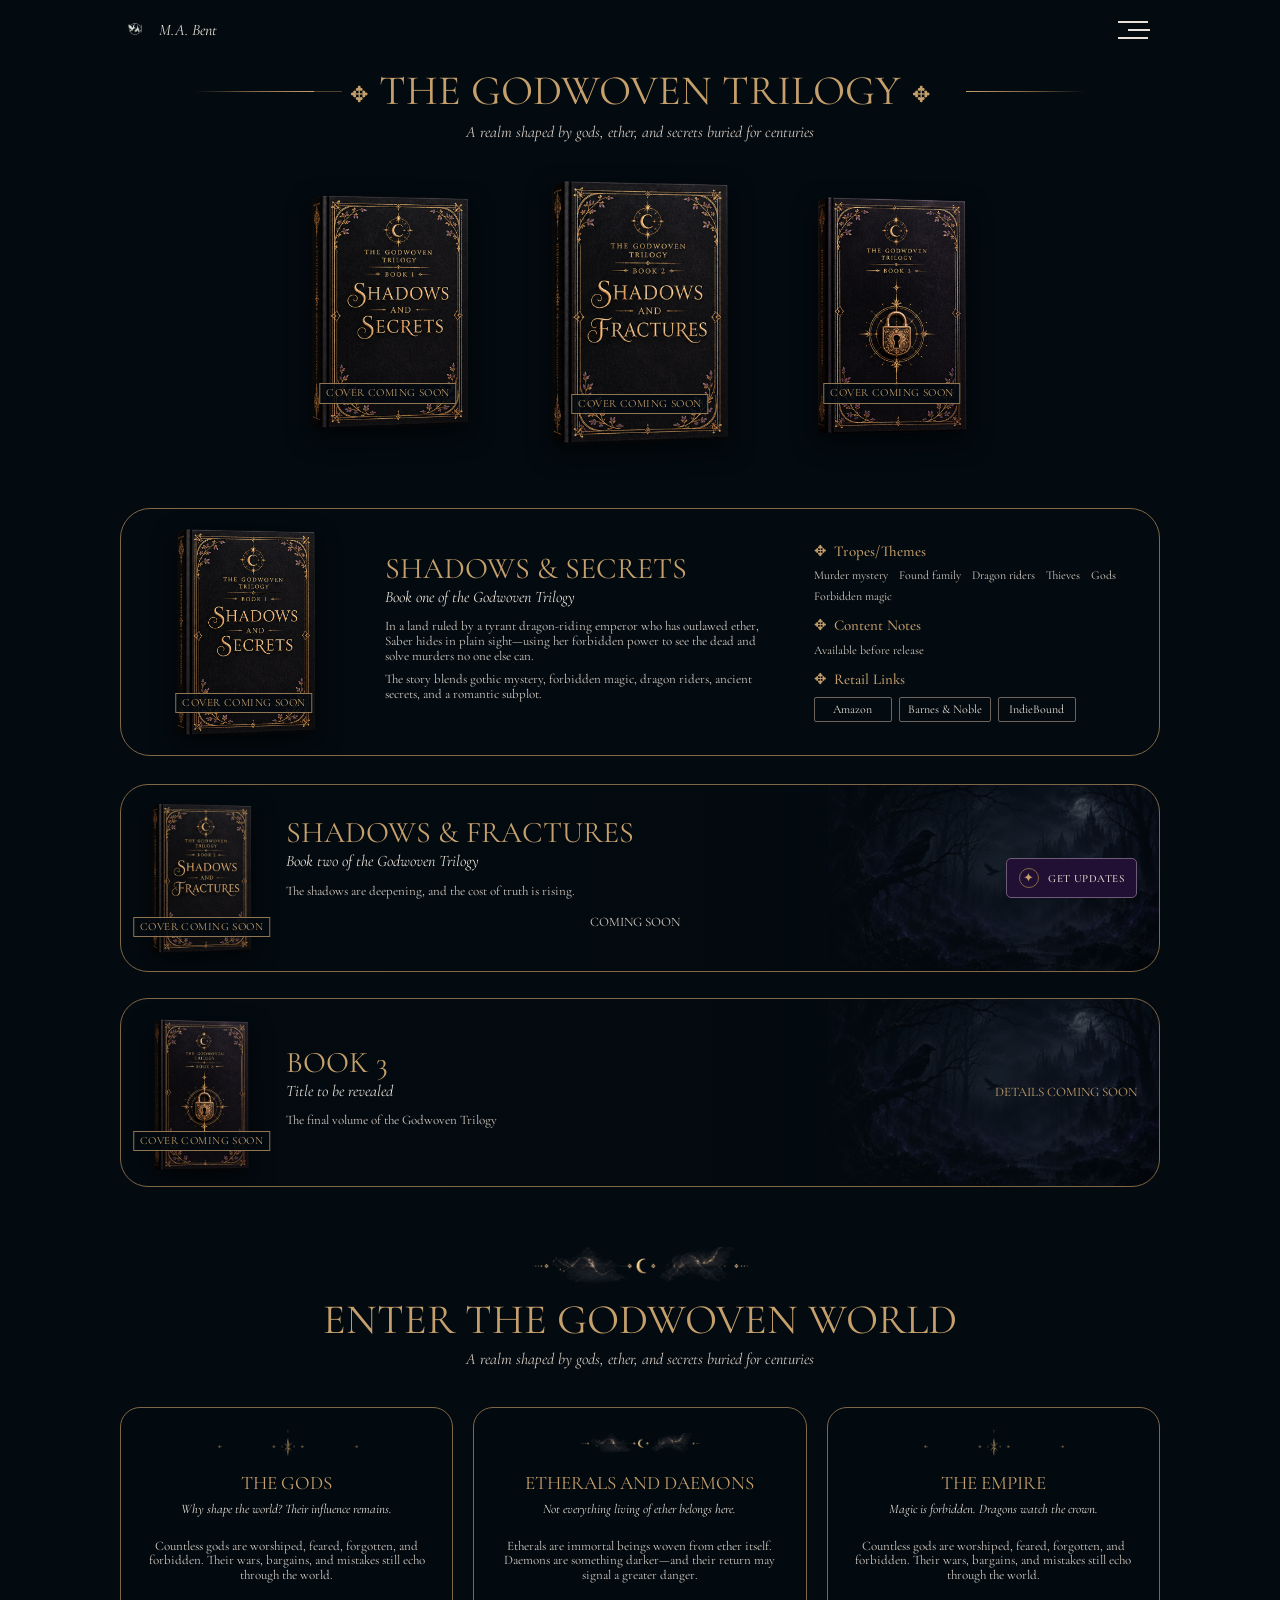
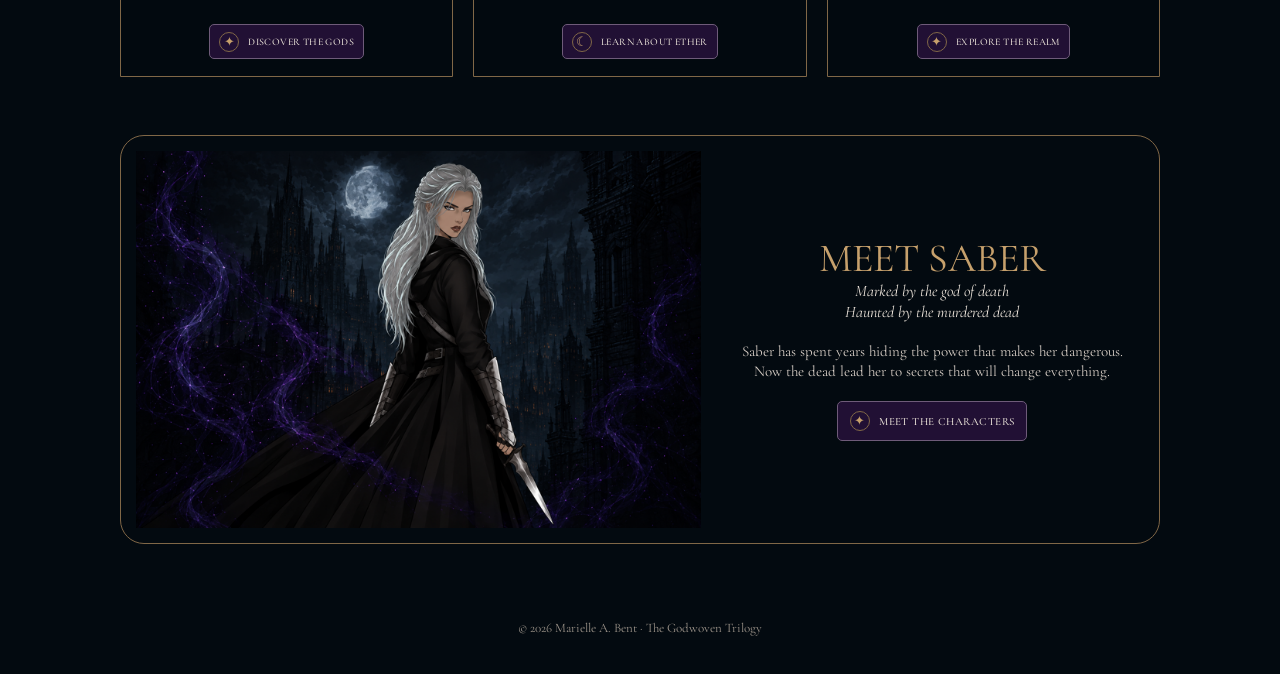
==== book.html @ afa2addd "Redesign site navigation and add world pages Co-authored-by: Copilot <223556219+Copilot@users.norepl" ====
<!doctype html>
<html lang="en">
  <head>
    <meta charset="utf-8">
    <meta name="viewport" content="width=device-width, initial-scale=1">
    <meta name="theme-color" content="#030a10">
    <meta name="description" content="Explore the Godwoven Trilogy: Shadows and Secrets, Shadows and Fractures, and the final book by Marielle A. Bent.">
    <title>The Godwoven Trilogy | Marielle A. Bent</title>
    <link rel="preconnect" href="https://fonts.googleapis.com">
    <link rel="preconnect" href="https://fonts.gstatic.com" crossorigin>
    <link href="https://fonts.googleapis.com/css2?family=Cormorant+Garamond:ital,wght@0,400;0,500;0,600;1,400&display=swap" rel="stylesheet">
    <style>
      :root {
        color-scheme: dark;
        --night: #030a10;
        --gold: #c6a06c;
        --gold-muted: #806747;
        --cream: #e8e0d7;
        --muted: #c3b9b0;
        --purple: #211034;
        --serif: "Cormorant Garamond", Georgia, serif;
      }
      * { box-sizing: border-box; }
      html { scroll-behavior: smooth; }
      body {
        margin: 0;
        background: var(--night);
        color: var(--cream);
        font: 16px/1.3 var(--serif);
      }
      a { color: inherit; }
      img { display: block; max-width: 100%; }
      h1, h2, h3, p { margin-top: 0; }
      .page-header {
        position: relative;
        z-index: 10;
        width: min(1040px, calc(100% - 56px));
        height: 60px;
        margin: 0 auto;
        display: flex;
        align-items: center;
        justify-content: space-between;
      }
      .brand {
        display: inline-flex;
        align-items: center;
        gap: 9px;
        color: var(--cream);
        text-decoration: none;
        font-size: 16px;
        font-style: italic;
      }
      .brand img { width: 30px; height: 27px; object-fit: contain; }
      .menu-button {
        position: relative;
        z-index: 13;
        width: 52px;
        height: 46px;
        padding: 10px;
        border: 0;
        background: transparent;
        color: var(--cream);
        cursor: pointer;
      }
      .menu-icon { display: grid; gap: 6px; }
      .menu-icon span {
        width: 30px;
        height: 2px;
        display: block;
        background: var(--cream);
        transition: transform .3s ease, width .3s ease;
      }
      .menu-icon span:nth-child(2) { width: 22px; justify-self: end; }
      .menu-button[aria-expanded="true"] .menu-icon span:first-child { transform: translateY(8px) rotate(45deg); }
      .menu-button[aria-expanded="true"] .menu-icon span:nth-child(2) { width: 30px; opacity: 0; }
      .menu-button[aria-expanded="true"] .menu-icon span:last-child { transform: translateY(-8px) rotate(-45deg); }
      .menu-panel {
        position: fixed;
        z-index: 12;
        top: 0;
        right: 0;
        width: min(390px, 88vw);
        height: 100vh;
        height: 100dvh;
        padding: 100px 38px 38px;
        border-left: 1px solid var(--gold-muted);
        background: #211f1e;
        box-shadow: -20px 0 60px #0008;
        display: flex;
        flex-direction: column;
        gap: 8px;
        visibility: hidden;
        transform: translateX(105%);
        transition: transform .35s ease, visibility .35s;
      }
      .menu-panel.open { visibility: visible; transform: translateX(0); }
      .menu-panel a {
        padding: 13px 0;
        border-bottom: 1px solid rgb(142 113 75 / 35%);
        color: var(--cream);
        font-size: 21px;
        letter-spacing: .04em;
        text-decoration: none;
      }
      .menu-panel a:hover { color: var(--gold); }
      body.menu-open { overflow: hidden; }
      .page-main { width: min(1040px, calc(100% - 56px)); margin: 0 auto; }
      .trilogy-intro { padding: 10px 0 54px; text-align: center; }
      .trilogy-intro .title-row, .trilogy-intro .intro-subtitle, .trilogy-intro .book-gallery { animation: hero-arrive .9s both; }
      .trilogy-intro .intro-subtitle { animation-delay: .12s; }
      .trilogy-intro .book-gallery { animation-delay: .24s; }
      @keyframes hero-arrive {
        from { opacity: 0; transform: translateY(18px); }
        to { opacity: 1; transform: translateY(0); }
      }
      .title-row {
        display: flex;
        align-items: center;
        justify-content: center;
        gap: clamp(14px, 3vw, 36px);
      }
      .title-row::before, .title-row::after {
        content: "";
        width: clamp(40px, 10vw, 120px);
        height: 1px;
        background: linear-gradient(90deg, transparent, var(--gold-muted), var(--gold));
        position: relative;
      }
      .title-row::before { background: linear-gradient(90deg, transparent, var(--gold-muted), var(--gold)); }
      .title-row::after { background: linear-gradient(90deg, var(--gold), var(--gold-muted), transparent); }
      .title-row::before { box-shadow: 28px 0 0 -0.2px var(--gold-muted); }
      .title-row h1 {
        margin: 0;
        color: var(--gold);
        font-size: clamp(29px, 4.5vw, 42px);
        font-weight: 400;
        line-height: 1;
        text-transform: uppercase;
        white-space: nowrap;
      }
      .title-row h1::before, .title-row h1::after { content: "✥"; color: var(--gold); font-size: .52em; vertical-align: middle; }
      .title-row h1::before { margin-right: .5em; }
      .title-row h1::after { margin-left: .5em; }
      .intro-subtitle { margin: 10px 0 26px; color: #d6cbc1; font-size: 16px; font-style: italic; }
      .book-gallery {
        min-height: 285px;
        display: flex;
        align-items: center;
        justify-content: center;
        gap: clamp(24px, 6vw, 72px);
      }
      .book-cover {
        position: relative;
        flex: none;
      }
      .book-cover img {
        width: 100%;
        height: 100%;
        object-fit: contain;
        filter: drop-shadow(0 9px 12px #0009);
      }
      .cover-status {
        position: absolute;
        left: 50%;
        bottom: 12%;
        transform: translateX(-50%);
        padding: 3px 6px;
        border: 1px solid rgba(198, 160, 108, .72);
        background: rgba(3, 10, 16, .86);
        color: var(--gold);
        font-size: clamp(8px, .9vw, 11px);
        line-height: 1.1;
        text-align: center;
        text-transform: uppercase;
        letter-spacing: .04em;
        white-space: nowrap;
      }
      .gallery-book { width: clamp(100px, 15vw, 170px); aspect-ratio: .7; }
      .gallery-book.featured { width: clamp(115px, 17vw, 190px); aspect-ratio: .7; }
      .gallery-book img { height: 100%; }
      .gallery-book.featured { animation: book-drift 6s ease-in-out infinite; }
      @keyframes book-drift {
        0%, 100% { transform: translateY(0); }
        50% { transform: translateY(-8px); }
      }
      .book-detail {
        margin-bottom: 28px;
        padding: 16px;
        border: 1px solid var(--gold-muted);
        border-radius: 30px;
        display: grid;
        grid-template-columns: minmax(150px, .65fr) 1.2fr 1fr;
        align-items: center;
        gap: clamp(16px, 3.5vw, 34px);
        overflow: hidden;
      }
      .book-detail-cover { width: 100%; max-width: 150px; aspect-ratio: .7; margin: auto; }
      .book-detail-copy h2, .coming-copy h2, .character-copy h2 {
        margin-bottom: 3px;
        color: var(--gold);
        font-size: clamp(22px, 2.7vw, 30px);
        font-weight: 400;
        line-height: 1;
        text-transform: uppercase;
      }
      .book-detail-copy .subtitle, .coming-copy .subtitle { margin-bottom: 11px; font-size: 16px; font-style: italic; }
      .book-detail-copy p:not(.subtitle) { margin-bottom: 8px; color: #d5ccc4; font-size: 13px; line-height: 1.16; }
      .book-facts h3 {
        margin: 12px 0 7px;
        color: var(--gold);
        font-size: 15px;
        font-weight: 500;
      }
      .book-facts h3:first-child { margin-top: 0; }
      .book-facts h3::before { content: "✥"; padding-right: 7px; }
      .fact-list { display: flex; flex-wrap: wrap; gap: 5px 11px; color: #d4cbc1; font-size: 12px; }
      .retail-links { display: flex; flex-wrap: wrap; gap: 7px; }
      .retail-links span {
        min-width: 78px;
        padding: 4px 8px;
        border: 1px solid #6c645d;
        border-radius: 2px;
        text-align: center;
        color: var(--cream);
        font-size: 12px;
      }
      .coming-book {
        min-height: 180px;
        margin-bottom: 26px;
        padding: 16px 22px 16px 18px;
        border: 1px solid var(--gold-muted);
        border-radius: 28px;
        display: grid;
        grid-template-columns: 125px 1fr auto;
        align-items: center;
        gap: 22px;
        background:
          linear-gradient(90deg, var(--night) 0%, rgba(3, 10, 16, .96) 62%, rgba(3, 10, 16, .5)),
          url("HeroHome.jpg") right center / auto 100% no-repeat;
        overflow: hidden;
      }
      .coming-book.third {
        min-height: 180px;
        margin-bottom: 60px;
      }
      .coming-book > .book-cover { width: 108px; aspect-ratio: .7; margin: auto; }
      .coming-copy p:not(.subtitle) { margin-bottom: 8px; color: #d5ccc4; font-size: 13px; }
      .coming-label { margin: 14px 0 0; text-align: center; font-size: 14px; text-transform: uppercase; }
      .button {
        min-height: 40px;
        padding: 7px 12px;
        border: 1px solid #6e5b79;
        border-radius: 5px;
        display: inline-flex;
        align-items: center;
        justify-content: center;
        gap: 9px;
        background: var(--purple);
        color: var(--cream);
        text-decoration: none;
        text-transform: uppercase;
        letter-spacing: .04em;
        white-space: nowrap;
        font: 500 11px var(--serif);
        transition: border-color .2s ease, transform .2s ease;
      }
      .button:hover { border-color: var(--gold); transform: translateY(-2px); }
      .button-icon {
        width: 20px;
        height: 20px;
        border: 1px solid var(--gold-muted);
        border-radius: 50%;
        display: grid;
        place-items: center;
        color: var(--gold);
        font-size: 13px;
      }
      .soon-note { margin: 0; color: var(--gold); font-size: 13px; text-align: center; text-transform: uppercase; }
      .world-section { padding: 0 0 58px; text-align: center; }
      .section-divider { width: min(320px, 65vw); height: 42px; margin: 0 auto 10px; object-fit: contain; }
      .world-section h2 {
        margin-bottom: 8px;
        color: var(--gold);
        font-size: clamp(31px, 4.5vw, 42px);
        font-weight: 400;
        line-height: 1;
        text-transform: uppercase;
      }
      .world-section > p { margin-bottom: 38px; color: #d6cbc1; font-size: 16px; font-style: italic; }
      .world-cards { display: grid; grid-template-columns: repeat(3, 1fr); gap: 20px; }
      .world-card {
        min-height: 270px;
        padding: 17px 15px;
        border: 1px solid var(--gold-muted);
        border-radius: 20px 20px 0 0;
        display: flex;
        flex-direction: column;
        align-items: center;
        background: rgba(3, 10, 16, .55);
        transition: transform .3s ease, border-color .3s ease, box-shadow .3s ease;
      }
      .world-card:hover { transform: translateY(-6px); border-color: var(--gold); box-shadow: 0 14px 32px #0006; }
      .world-card img { width: min(150px, 90%); height: 38px; margin-bottom: 6px; object-fit: contain; }
      .world-card:nth-child(2) img { width: 130px; }
      .world-card h3 { margin: 2px 0 5px; color: var(--gold); font-size: 19px; font-weight: 400; text-transform: uppercase; }
      .world-card .tagline { min-height: 30px; margin-bottom: 8px; font-size: 13px; font-style: italic; }
      .world-card p:not(.tagline) { flex: 1; margin-bottom: 12px; color: #d6cdc5; font-size: 13px; line-height: 1.1; }
      .world-card .button { min-height: 35px; padding: 5px 9px; font-size: 10px; }
      .character-section {
        margin: 0 0 76px;
        padding: 15px;
        border: 1px solid var(--gold-muted);
        border-radius: 24px;
        display: grid;
        grid-template-columns: 1.2fr .9fr;
        align-items: center;
        gap: 20px;
      }
      .reveal { opacity: 0; transform: translateY(24px); transition: opacity .7s ease, transform .7s ease; }
      .reveal.is-visible { opacity: 1; transform: translateY(0); }
      .character-image { width: 100%; aspect-ratio: 1.5; object-fit: cover; }
      .character-copy { padding: 10px; text-align: center; }
      .character-copy h2 { font-size: clamp(29px, 4.5vw, 40px); }
      .character-copy .epithet { margin-bottom: 20px; font-size: 16px; font-style: italic; }
      .character-copy p:not(.epithet) { margin-bottom: 20px; color: #d5ccc4; font-size: 15px; }
      footer { min-height: 54px; color: #9e958b; text-align: center; font-size: 13px; }
      :focus-visible { outline: 2px solid var(--gold); outline-offset: 4px; }
      @media (max-width: 760px) {
        .page-header, .page-main { width: min(100% - 40px, 520px); }
        .trilogy-intro { padding-top: 18px; padding-bottom: 38px; }
        .title-row { gap: 8px; }
        .title-row::before, .title-row::after { width: 20px; }
        .title-row h1 { font-size: clamp(23px, 5.6vw, 35px); white-space: normal; }
        .title-row h1::before, .title-row h1::after { display: none; }
        .book-gallery { min-height: 225px; gap: 12px; }
        .gallery-book { width: 28%; }
        .gallery-book.featured { width: 34%; }
        .book-detail { grid-template-columns: 90px 1fr; gap: 14px; padding: 14px; border-radius: 20px; }
        .book-detail-cover { width: 90px; }
        .book-facts { grid-column: 1 / -1; border-top: 1px solid #514638; padding-top: 12px; }
        .book-facts h3 { display: inline-block; margin-right: 12px; }
        .book-facts h3:first-child { margin-top: 12px; }
        .coming-book, .coming-book.third {
          min-height: 155px;
          grid-template-columns: 80px 1fr;
          gap: 14px;
          padding: 14px;
          margin-bottom: 18px;
          border-radius: 20px;
        }
        .coming-book > .book-cover { width: 72px; }
        .coming-book > .button, .coming-book > .soon-note { grid-column: 2; justify-self: start; }
        .coming-book.third { margin-bottom: 46px; }
        .world-cards { grid-template-columns: 1fr; max-width: 400px; margin: 0 auto; gap: 14px; }
        .world-card { min-height: 250px; }
        .world-section > p { margin-bottom: 26px; }
        .character-section { grid-template-columns: 1fr; gap: 14px; padding: 12px; margin-bottom: 50px; }
        .character-image { aspect-ratio: 1.5; }
      }
      @media (max-width: 420px) {
        .book-detail { grid-template-columns: 74px 1fr; }
        .book-detail-copy h2, .coming-copy h2 { font-size: 21px; }
        .intro-subtitle { font-size: 15px; }
        .coming-book { grid-template-columns: 64px 1fr; }
        .coming-book > .book-cover { width: 60px; }
        .button { white-space: normal; }
      }
      @media (prefers-reduced-motion: reduce) {
        html { scroll-behavior: auto; }
        *, *::before, *::after { transition-duration: .01ms !important; }
        .trilogy-intro .title-row, .trilogy-intro .intro-subtitle, .trilogy-intro .book-gallery, .gallery-book.featured { animation: none !important; }
        .reveal { opacity: 1; transform: none; transition: none; }
      }
    </style>
  </head>
  <body>
    <header class="page-header">
      <a class="brand" href="index.html" aria-label="Marielle A. Bent home">
        <img src="Logo.png" alt="">
        <span>M.A. Bent</span>
      </a>
      <button class="menu-button" type="button" aria-label="Menu" aria-expanded="false" aria-controls="site-menu">
        <span class="menu-icon" aria-hidden="true"><span></span><span></span><span></span></span>
      </button>
      <nav class="menu-panel" id="site-menu" aria-label="Main navigation" aria-hidden="true">
        <a href="index.html">Home</a>
        <a href="book.html">Explore the Godwoven Trilogy</a>
        <a href="realm.html#god-directory">The Godwoven World</a>
        <a href="contact.html">Contact</a>
      </nav>
    </header>

    <main class="page-main">
      <section class="trilogy-intro" aria-labelledby="trilogy-title">
        <div class="title-row"><h1 id="trilogy-title">The Godwoven Trilogy</h1></div>
        <p class="intro-subtitle">A realm shaped by gods, ether, and secrets buried for centuries</p>
        <div class="book-gallery" aria-label="Books in the Godwoven Trilogy">
          <div class="book-cover gallery-book">
            <img src="shadowsandsecretsbook.png" alt="Shadows and Secrets, Book One">
            <span class="cover-status">Cover coming soon</span>
          </div>
          <div class="book-cover gallery-book featured">
            <img src="Shadowsandfracturesbook.png" alt="Shadows and Fractures, Book Two">
            <span class="cover-status">Cover coming soon</span>
          </div>
          <div class="book-cover gallery-book">
            <img src="comingsoonbook.png" alt="The Godwoven Trilogy, Book Three">
            <span class="cover-status">Cover coming soon</span>
          </div>
        </div>
      </section>

      <section class="book-detail" aria-labelledby="book-one-title">
        <div class="book-cover book-detail-cover">
          <img src="shadowsandsecretsbook.png" alt="Cover of Shadows and Secrets">
          <span class="cover-status">Cover coming soon</span>
        </div>
        <div class="book-detail-copy">
          <h2 id="book-one-title">Shadows &amp; Secrets</h2>
          <p class="subtitle">Book one of the Godwoven Trilogy</p>
          <p>In a land ruled by a tyrant dragon-riding emperor who has outlawed ether, Saber hides in plain sight—using her forbidden power to see the dead and solve murders no one else can.</p>
          <p>The story blends gothic mystery, forbidden magic, dragon riders, ancient secrets, and a romantic subplot.</p>
        </div>
        <div class="book-facts">
          <h3>Tropes/Themes</h3>
          <div class="fact-list"><span>Murder mystery</span><span>Found family</span><span>Dragon riders</span><span>Thieves</span><span>Gods</span><span>Forbidden magic</span></div>
          <h3>Content Notes</h3>
          <div class="fact-list"><span>Available before release</span></div>
          <h3>Retail Links</h3>
          <div class="retail-links" aria-label="Retail links coming soon"><span>Amazon</span><span>Barnes &amp; Noble</span><span>IndieBound</span></div>
        </div>
      </section>

      <section class="coming-book" aria-labelledby="book-two-title">
        <div class="book-cover">
          <img src="Shadowsandfracturesbook.png" alt="Cover of Shadows and Fractures">
          <span class="cover-status">Cover coming soon</span>
        </div>
        <div class="coming-copy">
          <h2 id="book-two-title">Shadows &amp; Fractures</h2>
          <p class="subtitle">Book two of the Godwoven Trilogy</p>
          <p>The shadows are deepening, and the cost of truth is rising.</p>
          <p class="coming-label">Coming soon</p>
        </div>
        <a class="button" href="index.html#newsletter"><span class="button-icon" aria-hidden="true">✦</span>Get updates</a>
      </section>

      <section class="coming-book third" aria-labelledby="book-three-title">
        <div class="book-cover">
          <img src="comingsoonbook.png" alt="Cover art for the third book in the Godwoven Trilogy">
          <span class="cover-status">Cover coming soon</span>
        </div>
        <div class="coming-copy">
          <h2 id="book-three-title">Book 3</h2>
          <p class="subtitle">Title to be revealed</p>
          <p>The final volume of the Godwoven Trilogy</p>
        </div>
        <p class="soon-note">Details coming soon</p>
      </section>

      <section class="world-section" id="world" aria-labelledby="world-title">
        <img class="section-divider" src="05_antique_gold_crescent_magic_divider 1.png" alt="">
        <h2 id="world-title">Enter the Godwoven World</h2>
        <p>A realm shaped by gods, ether, and secrets buried for centuries</p>
        <div class="world-cards">
          <article class="world-card">
            <img src="04_antique_gold_star_divider 1.png" alt="">
            <h3>The Gods</h3>
            <p class="tagline">Why shape the world? Their influence remains.</p>
            <p>Countless gods are worshiped, feared, forgotten, and forbidden. Their wars, bargains, and mistakes still echo through the world.</p>
            <a class="button" href="index.html#world"><span class="button-icon" aria-hidden="true">✦</span>Discover the gods</a>
          </article>
          <article class="world-card">
            <img src="05_antique_gold_crescent_magic_divider 1.png" alt="">
            <h3>Etherals and Daemons</h3>
            <p class="tagline">Not everything living of ether belongs here.</p>
            <p>Etherals are immortal beings woven from ether itself. Daemons are something darker—and their return may signal a greater danger.</p>
            <a class="button" href="index.html#world"><span class="button-icon" aria-hidden="true">☾</span>Learn about ether</a>
          </article>
          <article class="world-card">
            <img src="04_antique_gold_star_divider 1.png" alt="">
            <h3>The Empire</h3>
            <p class="tagline">Magic is forbidden. Dragons watch the crown.</p>
            <p>Countless gods are worshiped, feared, forgotten, and forbidden. Their wars, bargains, and mistakes still echo through the world.</p>
            <a class="button" href="realm.html"><span class="button-icon" aria-hidden="true">✦</span>Explore the realm</a>
          </article>
        </div>
      </section>

      <section class="character-section" aria-labelledby="character-title">
        <img class="character-image" src="saber.png" alt="Saber standing in a moonlit city">
        <div class="character-copy">
          <h2 id="character-title">Meet Saber</h2>
          <p class="epithet">Marked by the god of death<br>Haunted by the murdered dead</p>
          <p>Saber has spent years hiding the power that makes her dangerous. Now the dead lead her to secrets that will change everything.</p>
          <a class="button" href="index.html#book"><span class="button-icon" aria-hidden="true">✦</span>Meet the characters</a>
        </div>
      </section>
    </main>
    <footer>© 2026 Marielle A. Bent · The Godwoven Trilogy</footer>
    <script>
      const menuButton = document.querySelector(".menu-button");
      const menuPanel = document.querySelector(".menu-panel");
      const setMenuOpen = (isOpen) => {
        menuButton.setAttribute("aria-expanded", String(isOpen));
        menuPanel.setAttribute("aria-hidden", String(!isOpen));
        menuPanel.classList.toggle("open", isOpen);
        document.body.classList.toggle("menu-open", isOpen);
        if (isOpen) menuPanel.querySelector("a").focus();
      };

      menuButton.addEventListener("click", () => {
        setMenuOpen(menuButton.getAttribute("aria-expanded") !== "true");
      });

      menuPanel.addEventListener("click", (event) => {
        if (event.target instanceof HTMLAnchorElement) {
          setMenuOpen(false);
        }
      });
      document.addEventListener("keydown", (event) => {
        if (event.key === "Escape" && menuButton.getAttribute("aria-expanded") === "true") {
          setMenuOpen(false);
          menuButton.focus();
        }
      });

      const motionPreference = window.matchMedia("(prefers-reduced-motion: reduce)");
      const revealItems = document.querySelectorAll(".book-detail, .coming-book, .world-section > *, .character-section");

      if ("IntersectionObserver" in window && !motionPreference.matches) {
        revealItems.forEach((item) => item.classList.add("reveal"));
        const revealObserver = new IntersectionObserver((entries, observer) => {
          entries.forEach((entry) => {
            if (entry.isIntersecting) {
              entry.target.classList.add("is-visible");
              observer.unobserve(entry.target);
            }
          });
        }, { threshold: 0.12 });
        revealItems.forEach((item) => revealObserver.observe(item));
      }
    </script>
  </body>
</html>
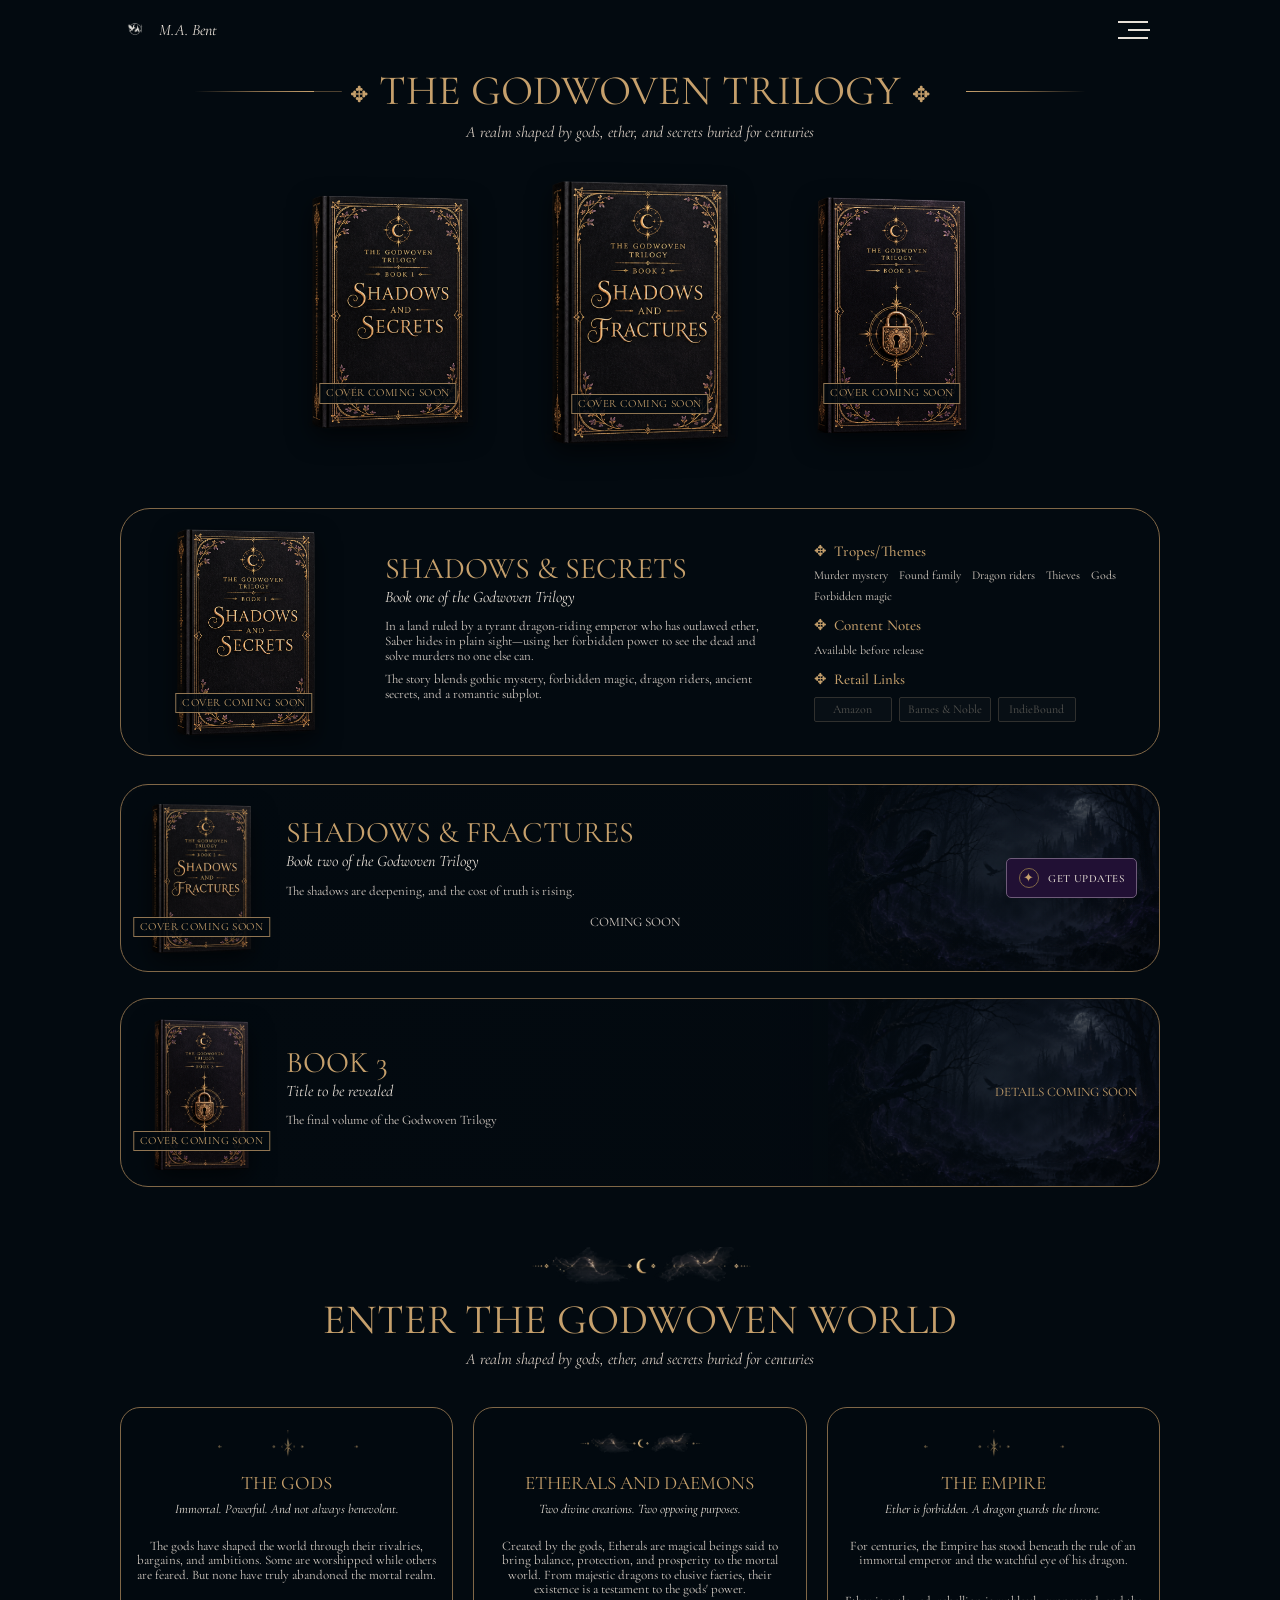
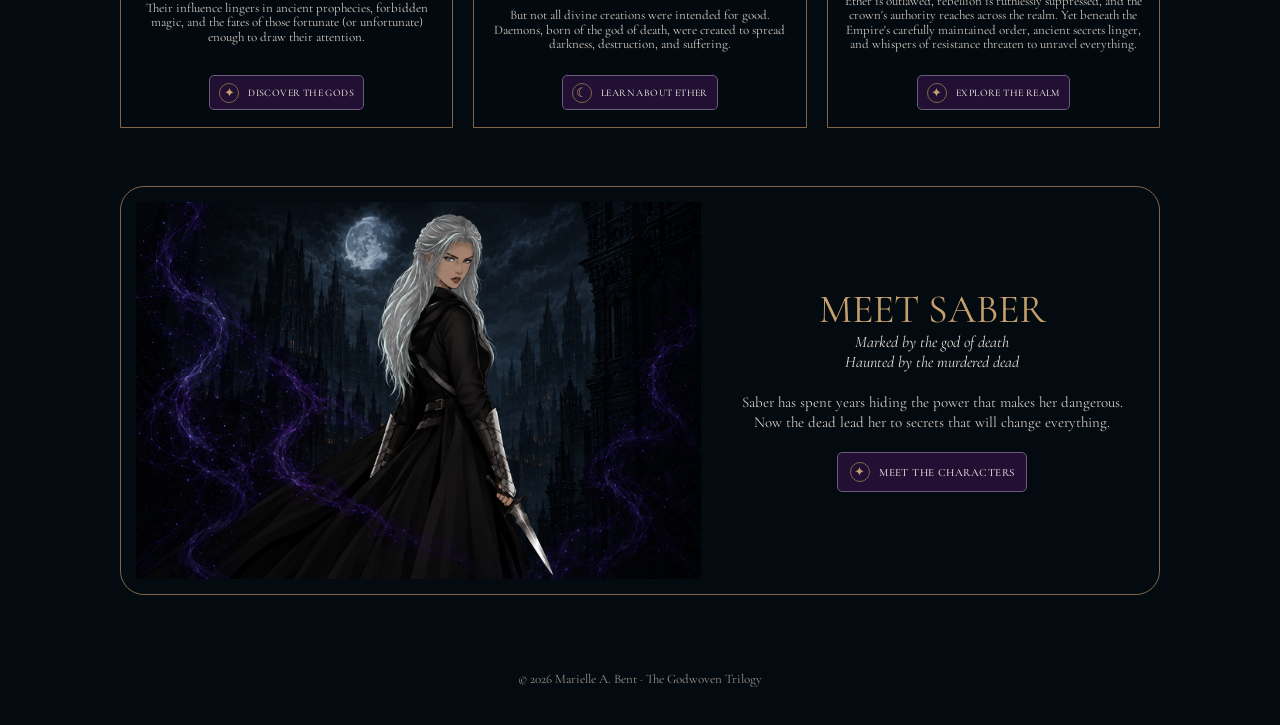
==== commit b44d432d: "Update trilogy site content and styling" ====
--- a/book.html
+++ b/book.html
@@ -9,374 +9,12 @@
     <link rel="preconnect" href="https://fonts.googleapis.com">
     <link rel="preconnect" href="https://fonts.gstatic.com" crossorigin>
     <link href="https://fonts.googleapis.com/css2?family=Cormorant+Garamond:ital,wght@0,400;0,500;0,600;1,400&display=swap" rel="stylesheet">
-    <style>
-      :root {
-        color-scheme: dark;
-        --night: #030a10;
-        --gold: #c6a06c;
-        --gold-muted: #806747;
-        --cream: #e8e0d7;
-        --muted: #c3b9b0;
-        --purple: #211034;
-        --serif: "Cormorant Garamond", Georgia, serif;
-      }
-      * { box-sizing: border-box; }
-      html { scroll-behavior: smooth; }
-      body {
-        margin: 0;
-        background: var(--night);
-        color: var(--cream);
-        font: 16px/1.3 var(--serif);
-      }
-      a { color: inherit; }
-      img { display: block; max-width: 100%; }
-      h1, h2, h3, p { margin-top: 0; }
-      .page-header {
-        position: relative;
-        z-index: 10;
-        width: min(1040px, calc(100% - 56px));
-        height: 60px;
-        margin: 0 auto;
-        display: flex;
-        align-items: center;
-        justify-content: space-between;
-      }
-      .brand {
-        display: inline-flex;
-        align-items: center;
-        gap: 9px;
-        color: var(--cream);
-        text-decoration: none;
-        font-size: 16px;
-        font-style: italic;
-      }
-      .brand img { width: 30px; height: 27px; object-fit: contain; }
-      .menu-button {
-        position: relative;
-        z-index: 13;
-        width: 52px;
-        height: 46px;
-        padding: 10px;
-        border: 0;
-        background: transparent;
-        color: var(--cream);
-        cursor: pointer;
-      }
-      .menu-icon { display: grid; gap: 6px; }
-      .menu-icon span {
-        width: 30px;
-        height: 2px;
-        display: block;
-        background: var(--cream);
-        transition: transform .3s ease, width .3s ease;
-      }
-      .menu-icon span:nth-child(2) { width: 22px; justify-self: end; }
-      .menu-button[aria-expanded="true"] .menu-icon span:first-child { transform: translateY(8px) rotate(45deg); }
-      .menu-button[aria-expanded="true"] .menu-icon span:nth-child(2) { width: 30px; opacity: 0; }
-      .menu-button[aria-expanded="true"] .menu-icon span:last-child { transform: translateY(-8px) rotate(-45deg); }
-      .menu-panel {
-        position: fixed;
-        z-index: 12;
-        top: 0;
-        right: 0;
-        width: min(390px, 88vw);
-        height: 100vh;
-        height: 100dvh;
-        padding: 100px 38px 38px;
-        border-left: 1px solid var(--gold-muted);
-        background: #211f1e;
-        box-shadow: -20px 0 60px #0008;
-        display: flex;
-        flex-direction: column;
-        gap: 8px;
-        visibility: hidden;
-        transform: translateX(105%);
-        transition: transform .35s ease, visibility .35s;
-      }
-      .menu-panel.open { visibility: visible; transform: translateX(0); }
-      .menu-panel a {
-        padding: 13px 0;
-        border-bottom: 1px solid rgb(142 113 75 / 35%);
-        color: var(--cream);
-        font-size: 21px;
-        letter-spacing: .04em;
-        text-decoration: none;
-      }
-      .menu-panel a:hover { color: var(--gold); }
-      body.menu-open { overflow: hidden; }
-      .page-main { width: min(1040px, calc(100% - 56px)); margin: 0 auto; }
-      .trilogy-intro { padding: 10px 0 54px; text-align: center; }
-      .trilogy-intro .title-row, .trilogy-intro .intro-subtitle, .trilogy-intro .book-gallery { animation: hero-arrive .9s both; }
-      .trilogy-intro .intro-subtitle { animation-delay: .12s; }
-      .trilogy-intro .book-gallery { animation-delay: .24s; }
-      @keyframes hero-arrive {
-        from { opacity: 0; transform: translateY(18px); }
-        to { opacity: 1; transform: translateY(0); }
-      }
-      .title-row {
-        display: flex;
-        align-items: center;
-        justify-content: center;
-        gap: clamp(14px, 3vw, 36px);
-      }
-      .title-row::before, .title-row::after {
-        content: "";
-        width: clamp(40px, 10vw, 120px);
-        height: 1px;
-        background: linear-gradient(90deg, transparent, var(--gold-muted), var(--gold));
-        position: relative;
-      }
-      .title-row::before { background: linear-gradient(90deg, transparent, var(--gold-muted), var(--gold)); }
-      .title-row::after { background: linear-gradient(90deg, var(--gold), var(--gold-muted), transparent); }
-      .title-row::before { box-shadow: 28px 0 0 -0.2px var(--gold-muted); }
-      .title-row h1 {
-        margin: 0;
-        color: var(--gold);
-        font-size: clamp(29px, 4.5vw, 42px);
-        font-weight: 400;
-        line-height: 1;
-        text-transform: uppercase;
-        white-space: nowrap;
-      }
-      .title-row h1::before, .title-row h1::after { content: "✥"; color: var(--gold); font-size: .52em; vertical-align: middle; }
-      .title-row h1::before { margin-right: .5em; }
-      .title-row h1::after { margin-left: .5em; }
-      .intro-subtitle { margin: 10px 0 26px; color: #d6cbc1; font-size: 16px; font-style: italic; }
-      .book-gallery {
-        min-height: 285px;
-        display: flex;
-        align-items: center;
-        justify-content: center;
-        gap: clamp(24px, 6vw, 72px);
-      }
-      .book-cover {
-        position: relative;
-        flex: none;
-      }
-      .book-cover img {
-        width: 100%;
-        height: 100%;
-        object-fit: contain;
-        filter: drop-shadow(0 9px 12px #0009);
-      }
-      .cover-status {
-        position: absolute;
-        left: 50%;
-        bottom: 12%;
-        transform: translateX(-50%);
-        padding: 3px 6px;
-        border: 1px solid rgba(198, 160, 108, .72);
-        background: rgba(3, 10, 16, .86);
-        color: var(--gold);
-        font-size: clamp(8px, .9vw, 11px);
-        line-height: 1.1;
-        text-align: center;
-        text-transform: uppercase;
-        letter-spacing: .04em;
-        white-space: nowrap;
-      }
-      .gallery-book { width: clamp(100px, 15vw, 170px); aspect-ratio: .7; }
-      .gallery-book.featured { width: clamp(115px, 17vw, 190px); aspect-ratio: .7; }
-      .gallery-book img { height: 100%; }
-      .gallery-book.featured { animation: book-drift 6s ease-in-out infinite; }
-      @keyframes book-drift {
-        0%, 100% { transform: translateY(0); }
-        50% { transform: translateY(-8px); }
-      }
-      .book-detail {
-        margin-bottom: 28px;
-        padding: 16px;
-        border: 1px solid var(--gold-muted);
-        border-radius: 30px;
-        display: grid;
-        grid-template-columns: minmax(150px, .65fr) 1.2fr 1fr;
-        align-items: center;
-        gap: clamp(16px, 3.5vw, 34px);
-        overflow: hidden;
-      }
-      .book-detail-cover { width: 100%; max-width: 150px; aspect-ratio: .7; margin: auto; }
-      .book-detail-copy h2, .coming-copy h2, .character-copy h2 {
-        margin-bottom: 3px;
-        color: var(--gold);
-        font-size: clamp(22px, 2.7vw, 30px);
-        font-weight: 400;
-        line-height: 1;
-        text-transform: uppercase;
-      }
-      .book-detail-copy .subtitle, .coming-copy .subtitle { margin-bottom: 11px; font-size: 16px; font-style: italic; }
-      .book-detail-copy p:not(.subtitle) { margin-bottom: 8px; color: #d5ccc4; font-size: 13px; line-height: 1.16; }
-      .book-facts h3 {
-        margin: 12px 0 7px;
-        color: var(--gold);
-        font-size: 15px;
-        font-weight: 500;
-      }
-      .book-facts h3:first-child { margin-top: 0; }
-      .book-facts h3::before { content: "✥"; padding-right: 7px; }
-      .fact-list { display: flex; flex-wrap: wrap; gap: 5px 11px; color: #d4cbc1; font-size: 12px; }
-      .retail-links { display: flex; flex-wrap: wrap; gap: 7px; }
-      .retail-links span {
-        min-width: 78px;
-        padding: 4px 8px;
-        border: 1px solid #6c645d;
-        border-radius: 2px;
-        text-align: center;
-        color: var(--cream);
-        font-size: 12px;
-      }
-      .coming-book {
-        min-height: 180px;
-        margin-bottom: 26px;
-        padding: 16px 22px 16px 18px;
-        border: 1px solid var(--gold-muted);
-        border-radius: 28px;
-        display: grid;
-        grid-template-columns: 125px 1fr auto;
-        align-items: center;
-        gap: 22px;
-        background:
-          linear-gradient(90deg, var(--night) 0%, rgba(3, 10, 16, .96) 62%, rgba(3, 10, 16, .5)),
-          url("HeroHome.jpg") right center / auto 100% no-repeat;
-        overflow: hidden;
-      }
-      .coming-book.third {
-        min-height: 180px;
-        margin-bottom: 60px;
-      }
-      .coming-book > .book-cover { width: 108px; aspect-ratio: .7; margin: auto; }
-      .coming-copy p:not(.subtitle) { margin-bottom: 8px; color: #d5ccc4; font-size: 13px; }
-      .coming-label { margin: 14px 0 0; text-align: center; font-size: 14px; text-transform: uppercase; }
-      .button {
-        min-height: 40px;
-        padding: 7px 12px;
-        border: 1px solid #6e5b79;
-        border-radius: 5px;
-        display: inline-flex;
-        align-items: center;
-        justify-content: center;
-        gap: 9px;
-        background: var(--purple);
-        color: var(--cream);
-        text-decoration: none;
-        text-transform: uppercase;
-        letter-spacing: .04em;
-        white-space: nowrap;
-        font: 500 11px var(--serif);
-        transition: border-color .2s ease, transform .2s ease;
-      }
-      .button:hover { border-color: var(--gold); transform: translateY(-2px); }
-      .button-icon {
-        width: 20px;
-        height: 20px;
-        border: 1px solid var(--gold-muted);
-        border-radius: 50%;
-        display: grid;
-        place-items: center;
-        color: var(--gold);
-        font-size: 13px;
-      }
-      .soon-note { margin: 0; color: var(--gold); font-size: 13px; text-align: center; text-transform: uppercase; }
-      .world-section { padding: 0 0 58px; text-align: center; }
-      .section-divider { width: min(320px, 65vw); height: 42px; margin: 0 auto 10px; object-fit: contain; }
-      .world-section h2 {
-        margin-bottom: 8px;
-        color: var(--gold);
-        font-size: clamp(31px, 4.5vw, 42px);
-        font-weight: 400;
-        line-height: 1;
-        text-transform: uppercase;
-      }
-      .world-section > p { margin-bottom: 38px; color: #d6cbc1; font-size: 16px; font-style: italic; }
-      .world-cards { display: grid; grid-template-columns: repeat(3, 1fr); gap: 20px; }
-      .world-card {
-        min-height: 270px;
-        padding: 17px 15px;
-        border: 1px solid var(--gold-muted);
-        border-radius: 20px 20px 0 0;
-        display: flex;
-        flex-direction: column;
-        align-items: center;
-        background: rgba(3, 10, 16, .55);
-        transition: transform .3s ease, border-color .3s ease, box-shadow .3s ease;
-      }
-      .world-card:hover { transform: translateY(-6px); border-color: var(--gold); box-shadow: 0 14px 32px #0006; }
-      .world-card img { width: min(150px, 90%); height: 38px; margin-bottom: 6px; object-fit: contain; }
-      .world-card:nth-child(2) img { width: 130px; }
-      .world-card h3 { margin: 2px 0 5px; color: var(--gold); font-size: 19px; font-weight: 400; text-transform: uppercase; }
-      .world-card .tagline { min-height: 30px; margin-bottom: 8px; font-size: 13px; font-style: italic; }
-      .world-card p:not(.tagline) { flex: 1; margin-bottom: 12px; color: #d6cdc5; font-size: 13px; line-height: 1.1; }
-      .world-card .button { min-height: 35px; padding: 5px 9px; font-size: 10px; }
-      .character-section {
-        margin: 0 0 76px;
-        padding: 15px;
-        border: 1px solid var(--gold-muted);
-        border-radius: 24px;
-        display: grid;
-        grid-template-columns: 1.2fr .9fr;
-        align-items: center;
-        gap: 20px;
-      }
-      .reveal { opacity: 0; transform: translateY(24px); transition: opacity .7s ease, transform .7s ease; }
-      .reveal.is-visible { opacity: 1; transform: translateY(0); }
-      .character-image { width: 100%; aspect-ratio: 1.5; object-fit: cover; }
-      .character-copy { padding: 10px; text-align: center; }
-      .character-copy h2 { font-size: clamp(29px, 4.5vw, 40px); }
-      .character-copy .epithet { margin-bottom: 20px; font-size: 16px; font-style: italic; }
-      .character-copy p:not(.epithet) { margin-bottom: 20px; color: #d5ccc4; font-size: 15px; }
-      footer { min-height: 54px; color: #9e958b; text-align: center; font-size: 13px; }
-      :focus-visible { outline: 2px solid var(--gold); outline-offset: 4px; }
-      @media (max-width: 760px) {
-        .page-header, .page-main { width: min(100% - 40px, 520px); }
-        .trilogy-intro { padding-top: 18px; padding-bottom: 38px; }
-        .title-row { gap: 8px; }
-        .title-row::before, .title-row::after { width: 20px; }
-        .title-row h1 { font-size: clamp(23px, 5.6vw, 35px); white-space: normal; }
-        .title-row h1::before, .title-row h1::after { display: none; }
-        .book-gallery { min-height: 225px; gap: 12px; }
-        .gallery-book { width: 28%; }
-        .gallery-book.featured { width: 34%; }
-        .book-detail { grid-template-columns: 90px 1fr; gap: 14px; padding: 14px; border-radius: 20px; }
-        .book-detail-cover { width: 90px; }
-        .book-facts { grid-column: 1 / -1; border-top: 1px solid #514638; padding-top: 12px; }
-        .book-facts h3 { display: inline-block; margin-right: 12px; }
-        .book-facts h3:first-child { margin-top: 12px; }
-        .coming-book, .coming-book.third {
-          min-height: 155px;
-          grid-template-columns: 80px 1fr;
-          gap: 14px;
-          padding: 14px;
-          margin-bottom: 18px;
-          border-radius: 20px;
-        }
-        .coming-book > .book-cover { width: 72px; }
-        .coming-book > .button, .coming-book > .soon-note { grid-column: 2; justify-self: start; }
-        .coming-book.third { margin-bottom: 46px; }
-        .world-cards { grid-template-columns: 1fr; max-width: 400px; margin: 0 auto; gap: 14px; }
-        .world-card { min-height: 250px; }
-        .world-section > p { margin-bottom: 26px; }
-        .character-section { grid-template-columns: 1fr; gap: 14px; padding: 12px; margin-bottom: 50px; }
-        .character-image { aspect-ratio: 1.5; }
-      }
-      @media (max-width: 420px) {
-        .book-detail { grid-template-columns: 74px 1fr; }
-        .book-detail-copy h2, .coming-copy h2 { font-size: 21px; }
-        .intro-subtitle { font-size: 15px; }
-        .coming-book { grid-template-columns: 64px 1fr; }
-        .coming-book > .book-cover { width: 60px; }
-        .button { white-space: normal; }
-      }
-      @media (prefers-reduced-motion: reduce) {
-        html { scroll-behavior: auto; }
-        *, *::before, *::after { transition-duration: .01ms !important; }
-        .trilogy-intro .title-row, .trilogy-intro .intro-subtitle, .trilogy-intro .book-gallery, .gallery-book.featured { animation: none !important; }
-        .reveal { opacity: 1; transform: none; transition: none; }
-      }
-    </style>
+    <link rel="stylesheet" href="custom.css">
   </head>
-  <body>
+  <body class="book-page">
     <header class="page-header">
       <a class="brand" href="index.html" aria-label="Marielle A. Bent home">
-        <img src="Logo.png" alt="">
+        <img src="images/Logo.png" alt="">
         <span>M.A. Bent</span>
       </a>
       <button class="menu-button" type="button" aria-label="Menu" aria-expanded="false" aria-controls="site-menu">
@@ -385,6 +23,7 @@
       <nav class="menu-panel" id="site-menu" aria-label="Main navigation" aria-hidden="true">
         <a href="index.html">Home</a>
         <a href="book.html">Explore the Godwoven Trilogy</a>
+        <a href="characters.html">Meet the Characters</a>
         <a href="realm.html#god-directory">The Godwoven World</a>
         <a href="contact.html">Contact</a>
       </nav>
@@ -396,15 +35,15 @@
         <p class="intro-subtitle">A realm shaped by gods, ether, and secrets buried for centuries</p>
         <div class="book-gallery" aria-label="Books in the Godwoven Trilogy">
           <div class="book-cover gallery-book">
-            <img src="shadowsandsecretsbook.png" alt="Shadows and Secrets, Book One">
+            <img src="images/shadowsandsecretsbook.png" alt="Shadows and Secrets, Book One">
             <span class="cover-status">Cover coming soon</span>
           </div>
           <div class="book-cover gallery-book featured">
-            <img src="Shadowsandfracturesbook.png" alt="Shadows and Fractures, Book Two">
+            <img src="images/Shadowsandfracturesbook.png" alt="Shadows and Fractures, Book Two">
             <span class="cover-status">Cover coming soon</span>
           </div>
           <div class="book-cover gallery-book">
-            <img src="comingsoonbook.png" alt="The Godwoven Trilogy, Book Three">
+            <img src="images/comingsoonbook.png" alt="The Godwoven Trilogy, Book Three">
             <span class="cover-status">Cover coming soon</span>
           </div>
         </div>
@@ -412,7 +51,7 @@
 
       <section class="book-detail" aria-labelledby="book-one-title">
         <div class="book-cover book-detail-cover">
-          <img src="shadowsandsecretsbook.png" alt="Cover of Shadows and Secrets">
+          <img src="images/shadowsandsecretsbook.png" alt="Cover of Shadows and Secrets">
           <span class="cover-status">Cover coming soon</span>
         </div>
         <div class="book-detail-copy">
@@ -433,7 +72,7 @@
 
       <section class="coming-book" aria-labelledby="book-two-title">
         <div class="book-cover">
-          <img src="Shadowsandfracturesbook.png" alt="Cover of Shadows and Fractures">
+          <img src="images/Shadowsandfracturesbook.png" alt="Cover of Shadows and Fractures">
           <span class="cover-status">Cover coming soon</span>
         </div>
         <div class="coming-copy">
@@ -447,7 +86,7 @@
 
       <section class="coming-book third" aria-labelledby="book-three-title">
         <div class="book-cover">
-          <img src="comingsoonbook.png" alt="Cover art for the third book in the Godwoven Trilogy">
+          <img src="images/comingsoonbook.png" alt="Cover art for the third book in the Godwoven Trilogy">
           <span class="cover-status">Cover coming soon</span>
         </div>
         <div class="coming-copy">
@@ -458,88 +97,49 @@
         <p class="soon-note">Details coming soon</p>
       </section>
 
-      <section class="world-section" id="world" aria-labelledby="world-title">
-        <img class="section-divider" src="05_antique_gold_crescent_magic_divider 1.png" alt="">
-        <h2 id="world-title">Enter the Godwoven World</h2>
-        <p>A realm shaped by gods, ether, and secrets buried for centuries</p>
+      <section class="world-section section-wrap" id="world" aria-labelledby="world-title">
+        <img class="section-divider" src="images/05_antique_gold_crescent_magic_divider 1.png" alt="">
+        <h2 class="section-title" id="world-title">Enter the Godwoven World</h2>
+        <p class="section-subtitle">A realm shaped by gods, ether, and secrets buried for centuries</p>
         <div class="world-cards">
           <article class="world-card">
-            <img src="04_antique_gold_star_divider 1.png" alt="">
+            <img src="images/04_antique_gold_star_divider 1.png" alt="">
             <h3>The Gods</h3>
-            <p class="tagline">Why shape the world? Their influence remains.</p>
-            <p>Countless gods are worshiped, feared, forgotten, and forbidden. Their wars, bargains, and mistakes still echo through the world.</p>
-            <a class="button" href="index.html#world"><span class="button-icon" aria-hidden="true">✦</span>Discover the gods</a>
+            <p class="tagline">Immortal. Powerful. And not always benevolent.</p>
+            <p>The gods have shaped the world through their rivalries, bargains, and ambitions. Some are worshipped while others are feared. But none have truly abandoned the mortal realm.</p>
+            <p>Their influence lingers in ancient prophecies, forbidden magic, and the fates of those fortunate (or unfortunate) enough to draw their attention.</p>
+            <a class="button" href="realm.html#god-directory"><span class="button-icon" aria-hidden="true">✦</span>Discover the gods</a>
           </article>
           <article class="world-card">
-            <img src="05_antique_gold_crescent_magic_divider 1.png" alt="">
+            <img src="images/05_antique_gold_crescent_magic_divider 1.png" alt="">
             <h3>Etherals and Daemons</h3>
-            <p class="tagline">Not everything living of ether belongs here.</p>
-            <p>Etherals are immortal beings woven from ether itself. Daemons are something darker—and their return may signal a greater danger.</p>
-            <a class="button" href="index.html#world"><span class="button-icon" aria-hidden="true">☾</span>Learn about ether</a>
+            <p class="tagline">Two divine creations. Two opposing purposes.</p>
+            <p>Created by the gods, Etherals are magical beings said to bring balance, protection, and prosperity to the mortal world. From majestic dragons to elusive faeries, their existence is a testament to the gods' power.</p>
+            <p>But not all divine creations were intended for good. Daemons, born of the god of death, were created to spread darkness, destruction, and suffering.</p>
+            <a class="button" href="#book"><span class="button-icon" aria-hidden="true">☾</span>Learn about ether</a>
           </article>
           <article class="world-card">
-            <img src="04_antique_gold_star_divider 1.png" alt="">
+            <img src="images/04_antique_gold_star_divider 1.png" alt="">
             <h3>The Empire</h3>
-            <p class="tagline">Magic is forbidden. Dragons watch the crown.</p>
-            <p>Countless gods are worshiped, feared, forgotten, and forbidden. Their wars, bargains, and mistakes still echo through the world.</p>
+            <p class="tagline">Ether is forbidden. A dragon guards the throne.</p>
+            <p>For centuries, the Empire has stood beneath the rule of an immortal emperor and the watchful eye of his dragon.</p>
+            <p>Ether is outlawed, rebellion is ruthlessly suppressed, and the crown's authority reaches across the realm. Yet beneath the Empire's carefully maintained order, ancient secrets linger, and whispers of resistance threaten to unravel everything.</p>
             <a class="button" href="realm.html"><span class="button-icon" aria-hidden="true">✦</span>Explore the realm</a>
           </article>
         </div>
       </section>
 
       <section class="character-section" aria-labelledby="character-title">
-        <img class="character-image" src="saber.png" alt="Saber standing in a moonlit city">
+        <img class="character-image" src="images/saber.png" alt="Saber standing in a moonlit city">
         <div class="character-copy">
           <h2 id="character-title">Meet Saber</h2>
           <p class="epithet">Marked by the god of death<br>Haunted by the murdered dead</p>
           <p>Saber has spent years hiding the power that makes her dangerous. Now the dead lead her to secrets that will change everything.</p>
-          <a class="button" href="index.html#book"><span class="button-icon" aria-hidden="true">✦</span>Meet the characters</a>
+          <a class="button" href="characters.html"><span class="button-icon" aria-hidden="true">✦</span>Meet the characters</a>
         </div>
       </section>
     </main>
     <footer>© 2026 Marielle A. Bent · The Godwoven Trilogy</footer>
-    <script>
-      const menuButton = document.querySelector(".menu-button");
-      const menuPanel = document.querySelector(".menu-panel");
-      const setMenuOpen = (isOpen) => {
-        menuButton.setAttribute("aria-expanded", String(isOpen));
-        menuPanel.setAttribute("aria-hidden", String(!isOpen));
-        menuPanel.classList.toggle("open", isOpen);
-        document.body.classList.toggle("menu-open", isOpen);
-        if (isOpen) menuPanel.querySelector("a").focus();
-      };
-
-      menuButton.addEventListener("click", () => {
-        setMenuOpen(menuButton.getAttribute("aria-expanded") !== "true");
-      });
-
-      menuPanel.addEventListener("click", (event) => {
-        if (event.target instanceof HTMLAnchorElement) {
-          setMenuOpen(false);
-        }
-      });
-      document.addEventListener("keydown", (event) => {
-        if (event.key === "Escape" && menuButton.getAttribute("aria-expanded") === "true") {
-          setMenuOpen(false);
-          menuButton.focus();
-        }
-      });
-
-      const motionPreference = window.matchMedia("(prefers-reduced-motion: reduce)");
-      const revealItems = document.querySelectorAll(".book-detail, .coming-book, .world-section > *, .character-section");
-
-      if ("IntersectionObserver" in window && !motionPreference.matches) {
-        revealItems.forEach((item) => item.classList.add("reveal"));
-        const revealObserver = new IntersectionObserver((entries, observer) => {
-          entries.forEach((entry) => {
-            if (entry.isIntersecting) {
-              entry.target.classList.add("is-visible");
-              observer.unobserve(entry.target);
-            }
-          });
-        }, { threshold: 0.12 });
-        revealItems.forEach((item) => revealObserver.observe(item));
-      }
-    </script>
+    <script src="custom.js" defer></script>
   </body>
 </html>
--- a/custom.css
+++ b/custom.css
@@ -0,0 +1,942 @@
+body.home-page, body.home-page *, body.home-page *::before, body.home-page *::after { box-sizing: border-box; }
+body.book-page, body.book-page *, body.book-page *::before, body.book-page *::after { box-sizing: border-box; }
+body.contact-page, body.contact-page *, body.contact-page *::before, body.contact-page *::after { box-sizing: border-box; }
+body.realm-page, body.realm-page *, body.realm-page *::before, body.realm-page *::after { box-sizing: border-box; }
+
+/* index.html */
+body.home-page {
+        color-scheme: dark;
+        --ink: #1b1a19;
+        --night: #101015;
+        --gold: #c6a06c;
+        --gold-muted: #8e714b;
+        --cream: #e8e0d7;
+        --muted: #c3b9b0;
+        --purple: #211034;
+        --serif: "Cormorant Garamond", Georgia, serif;
+      }body.home-page * { box-sizing: border-box; }body.home-page { scroll-behavior: smooth; }body.home-page {
+        margin: 0;
+        background: var(--ink);
+        color: var(--cream);
+        font-family: var(--serif);
+        font-size: 16px;
+        line-height: 1.35;
+      }body.home-page a { color: inherit; }body.home-page img { display: block; max-width: 100%; }body.home-page .site-header {
+        height: 62px;
+        width: 100%;
+        padding: 0 clamp(22px, 4.5vw, 68px);
+        display: flex;
+        align-items: center;
+        justify-content: space-between;
+        position: fixed;
+        top: 0;
+        z-index: 10;
+        background: transparent;
+        transition: background-color .25s ease;
+      }body.home-page .site-header.scrolled {
+        background: #1d1c1b;
+        backdrop-filter: blur(10px);
+        -webkit-backdrop-filter: blur(10px);
+      }body.home-page .brand {
+        display: inline-flex;
+        align-items: center;
+        gap: 10px;
+        text-decoration: none;
+        color: var(--cream);
+        font-size: 20px;
+        letter-spacing: .06em;
+      }body.home-page .brand img {       width: 42px; height: 37px; object-fit: contain; }body.home-page .menu-button {
+        position: relative;
+        z-index: 13;
+        width: 52px;
+        height: 46px;
+        padding: 10px;
+        border: 0;
+        background: transparent;
+        color: var(--cream);
+        cursor: pointer;
+      }body.home-page .menu-icon { display: grid; gap: 6px; }body.home-page .menu-icon span {
+        width: 30px;
+        height: 2px;
+        display: block;
+        background: var(--cream);
+        transition: transform .3s ease, width .3s ease;
+      }body.home-page .menu-icon span:nth-child(2) { width: 22px; justify-self: end; }body.home-page .menu-button[aria-expanded="true"] .menu-icon span:first-child { transform: translateY(8px) rotate(45deg); }body.home-page .menu-button[aria-expanded="true"] .menu-icon span:nth-child(2) { width: 30px; opacity: 0; }body.home-page .menu-button[aria-expanded="true"] .menu-icon span:last-child { transform: translateY(-8px) rotate(-45deg); }body.home-page .menu-panel {
+        position: fixed;
+        z-index: 12;
+        top: 0;
+        right: 0;
+        width: min(390px, 88vw);
+        height: 100vh;
+        height: 100dvh;
+        padding: 100px 38px 38px;
+        border-left: 1px solid var(--gold-muted);
+        background: #211f1e;
+        box-shadow: -20px 0 60px #0008;
+        display: flex;
+        flex-direction: column;
+        gap: 8px;
+        visibility: hidden;
+        transform: translateX(105%);
+        transition: transform .35s ease, visibility .35s;
+      }body.home-page .menu-panel.open { visibility: visible; transform: translateX(0); }body.home-page .menu-panel a {
+        padding: 13px 0;
+        border-bottom: 1px solid rgb(142 113 75 / 35%);
+        text-decoration: none;
+        font-size: 21px;
+        letter-spacing: .04em;
+      }body.home-page .menu-panel a:hover { color: var(--gold); }body.home-page.menu-open { overflow: hidden; }body.home-page .hero {
+        min-height: 100vh;
+        min-height: 100svh;
+        padding: 68px 22px 58px;
+        display: flex;
+        flex-direction: column;
+        align-items: center;
+        justify-content: center;
+        text-align: center;
+        background:
+          linear-gradient(180deg, rgba(8, 9, 15, .52), rgba(8, 8, 10, .78)),
+          url("images/HeroHome.jpg") center 52% / cover no-repeat;
+        background-position: center, center 52%;
+      }body.home-page .hero-divider, body.home-page .hero h1, body.home-page .hero-tags, body.home-page .hero .actions { animation: hero-arrive .9s both; }body.home-page .hero h1 { animation-delay: .12s; }body.home-page .hero-tags { animation-delay: .24s; }body.home-page .hero .actions { animation-delay: .36s; }@keyframes hero-arrive {
+        from { opacity: 0; transform: translateY(18px); }
+        to { opacity: 1; transform: translateY(0); }
+      }body.home-page .hero-divider {
+        width: min(340px, 68vw);
+        height: 52px;
+        object-fit: contain;
+        margin-bottom: 12px;
+      }body.home-page h1, body.home-page h2, body.home-page h3, body.home-page p { margin-top: 0; }body.home-page .hero h1 {
+        margin-bottom: 22px;
+        color: var(--gold);
+        font-size: clamp(38px, 6vw, 66px);
+        font-weight: 400;
+        line-height: .95;
+        letter-spacing: .025em;
+        text-transform: uppercase;
+      }body.home-page .hero-tags {
+        display: flex;
+        justify-content: center;
+        gap: clamp(24px, 7vw, 76px);
+        margin-bottom: 58px;
+        color: #e3d9e6;
+        font-size: clamp(16px, 2vw, 20px);
+      }body.home-page .actions { display: flex; flex-wrap: wrap; justify-content: center; gap: 18px; }body.home-page .button {
+        min-height: 46px;
+        padding: 9px 18px;
+        border: 1px solid #6e5b79;
+        border-radius: 5px;
+        display: inline-flex;
+        align-items: center;
+        justify-content: center;
+        gap: 10px;
+        background: var(--purple);
+        color: var(--cream);
+        text-decoration: none;
+        text-transform: uppercase;
+        letter-spacing: .055em;
+        font: 500 13px var(--serif);
+        transition: border-color .2s ease, background .2s ease, transform .2s ease;
+      }body.home-page .button:hover { border-color: var(--gold); transform: translateY(-2px); }body.home-page .button.outline { background: rgba(10, 10, 12, .55); border-color: #726a6a; }body.home-page .button-icon {
+        width: 23px;
+        height: 23px;
+        display: grid;
+        place-items: center;
+        border: 1px solid var(--gold-muted);
+        border-radius: 50%;
+        color: var(--gold);
+        font-size: 14px;
+        line-height: 1;
+      }body.home-page .section-wrap { width: min(1040px, calc(100% - 48px)); margin: 0 auto; }body.home-page .book-section {
+        padding: 62px 0 74px;
+      }body.home-page .book-feature {
+        display: grid;
+        grid-template-columns: minmax(240px, .85fr) 1.15fr;
+        align-items: center;
+        gap: clamp(32px, 7vw, 88px);
+        max-width: 860px;
+        margin: 0 auto;
+      }body.home-page .book-art {
+        max-height: 360px;
+        width: auto;
+        margin: 0 auto;
+        object-fit: contain;
+        filter: drop-shadow(0 18px 18px #0008);
+        animation: book-drift 6s ease-in-out infinite;
+      }@keyframes book-drift {
+        0%, 100% { transform: translateY(0); }
+        50% { transform: translateY(-8px); }
+      }body.home-page .book-copy h2 {
+        margin: 0 0 5px;
+        color: var(--gold);
+        font-size: 30px;
+        font-weight: 500;
+        line-height: 1;
+        text-transform: uppercase;
+      }body.home-page .eyebrow { margin-bottom: 16px; color: var(--muted); font-style: italic; font-size: 16px; }body.home-page .book-copy > p:not(.eyebrow) { max-width: 480px; color: #d6cfc8; font-size: 19px; line-height: 1.15; }body.home-page .book-tags { display: flex; flex-wrap: wrap; gap: 8px; margin: 15px 0 20px; }body.home-page .book-tags span {
+        min-width: 92px;
+        padding: 4px 10px;
+        border: 1px solid #655e5a;
+        border-radius: 5px;
+        text-align: center;
+        font-size: 14px;
+      }body.home-page .book-copy .actions { justify-content: flex-start; }body.home-page .world-section { padding: 12px 0 76px; text-align: center; }body.home-page .section-divider { width: min(350px, 70vw); height: 50px; object-fit: contain; margin: 0 auto 10px; }body.home-page .section-title {
+        margin-bottom: 8px;
+        color: var(--gold);
+        font-size: clamp(32px, 4.5vw, 46px);
+        font-weight: 400;
+        line-height: 1;
+        text-transform: uppercase;
+      }body.home-page .section-subtitle { margin-bottom: 40px; color: #d4c9c1; font-size: 19px; font-style: italic; }body.home-page .world-cards { display: grid; grid-template-columns: repeat(3, 1fr); gap: 20px; }body.home-page .world-card {
+        min-height: 290px;
+        padding: 20px 18px 18px;
+        border: 1px solid var(--gold-muted);
+        border-radius: 21px;
+        display: flex;
+        flex-direction: column;
+        align-items: center;
+        background: #1d1b1a;
+        transition: transform .3s ease, border-color .3s ease, box-shadow .3s ease;
+      }body.home-page .world-card:hover { transform: translateY(-6px); border-color: var(--gold); box-shadow: 0 14px 32px #0005; }body.home-page .world-card img { width: min(190px, 90%); height: 55px; object-fit: contain; margin-bottom: 8px; }body.home-page .world-card:nth-child(2) img { width: 150px; }body.home-page .world-card h3 { margin: 4px 0 7px; color: var(--gold); font-size: 21px; font-weight: 500; }body.home-page .world-card .tagline { min-height: 32px; margin-bottom: 10px; color: #cfc4ba; font-size: 14px; font-style: italic; }body.home-page .world-card p:last-of-type { flex: 1; max-width: 260px; color: #ded6cf; font-size: 14px; line-height: 1.1; }body.home-page .world-card .button { margin-top: 24px; }body.home-page .author-section { padding: 0 0 76px; }body.home-page .author-card {
+        border: 1px solid var(--gold-muted);
+        border-radius: 21px;
+        padding: 18px clamp(20px, 6vw, 72px);
+        display: grid;
+        grid-template-columns: minmax(230px, .85fr) 1.15fr;
+        align-items: center;
+        gap: clamp(24px, 7vw, 76px);
+      }body.home-page .reveal { opacity: 0; transform: translateY(24px); transition: opacity .7s ease, transform .7s ease; }body.home-page .reveal.is-visible { opacity: 1; transform: translateY(0); }body.home-page .author-portrait { width: min(330px, 100%); aspect-ratio: 1; object-fit: cover; border-radius: 50%; }body.home-page .author-copy .eyebrow { margin-bottom: 2px; font-size: 18px; }body.home-page .author-copy h2 { margin-bottom: 12px; color: var(--cream); font-size: clamp(30px, 4.5vw, 42px); font-weight: 400; line-height: 1; text-transform: uppercase; }body.home-page .author-copy p:not(.eyebrow) { margin-bottom: 18px; color: #d5cdc6; font-size: 15px; line-height: 1.18; }body.home-page .author-copy .button { color: var(--gold); background: transparent; }body.home-page .newsletter {
+        min-height: 300px;
+        padding: 48px 24px;
+        display: flex;
+        flex-direction: column;
+        align-items: center;
+        justify-content: center;
+        text-align: center;
+        background:
+          linear-gradient(90deg, rgba(10, 8, 16, .68), rgba(10, 8, 16, .62)),
+          url("images/Newsletterbg (1).jpg") center / cover no-repeat;
+      }body.home-page .newsletter h2 { margin-bottom: 3px; color: var(--gold); font-size: clamp(31px, 4.5vw, 44px); font-weight: 500; line-height: 1; text-transform: uppercase; }body.home-page .newsletter .promise { margin-bottom: 20px; font-size: 22px; font-style: italic; }body.home-page .newsletter p:not(.promise) { max-width: 600px; margin-bottom: 22px; color: #ddd4cf; font-size: 18px; line-height: 1.2; }body.home-page .newsletter .button { min-width: 180px; }body.home-page footer {
+        padding: 14px 16px;
+        background: var(--ink);
+        color: #9f958b;
+        font-size: 13px;
+        text-align: center;
+      }body.home-page :focus-visible { outline: 2px solid var(--gold); outline-offset: 4px; }@media (max-width: 700px) {body.home-page { font-size: 16px; }body.home-page .hero { background-position: 44% center; }body.home-page .hero-tags { gap: 12px 22px; margin-bottom: 54px; flex-wrap: wrap; }body.home-page .book-section { padding: 55px 0 70px; }body.home-page .book-feature { grid-template-columns: 1fr; gap: 28px; }body.home-page .book-art { max-height: 300px; }body.home-page .book-copy { text-align: center; }body.home-page .book-copy > p:not(.eyebrow) { margin-left: auto; margin-right: auto; font-size: 18px; }body.home-page .book-copy .actions { justify-content: center; }body.home-page .world-section { padding-bottom: 70px; }body.home-page .section-subtitle { margin-bottom: 34px; }body.home-page .world-cards { grid-template-columns: 1fr; max-width: 420px; margin: 0 auto; gap: 16px; }body.home-page .world-card { min-height: 270px; }body.home-page .author-section { padding-bottom: 70px; }body.home-page .author-card { grid-template-columns: 1fr; gap: 24px; padding: 26px; text-align: center; }body.home-page .author-portrait { width: min(270px, 100%); margin: 0 auto; }body.home-page .newsletter { min-height: 300px; }
+      }@media (prefers-reduced-motion: reduce) {body.home-page { scroll-behavior: auto; }body.home-page *, body.home-page *::before, body.home-page *::after { transition-duration: .01ms !important; }body.home-page .hero-divider, body.home-page .hero h1, body.home-page .hero-tags, body.home-page .hero .actions, body.home-page .book-art { animation: none !important; }body.home-page .reveal { opacity: 1; transform: none; transition: none; }
+      }
+    
+
+/* book.html */
+body.book-page {
+        color-scheme: dark;
+        --night: #030a10;
+        --gold: #c6a06c;
+        --gold-muted: #806747;
+        --cream: #e8e0d7;
+        --muted: #c3b9b0;
+        --purple: #211034;
+        --serif: "Cormorant Garamond", Georgia, serif;
+      }body.book-page * { box-sizing: border-box; }body.book-page { scroll-behavior: smooth; }body.book-page {
+        margin: 0;
+        background: var(--night);
+        color: var(--cream);
+        font: 16px/1.3 var(--serif);
+      }body.book-page a { color: inherit; }body.book-page img { display: block; max-width: 100%; }body.book-page h1, body.book-page h2, body.book-page h3, body.book-page p { margin-top: 0; }body.book-page .page-header {
+        position: relative;
+        z-index: 10;
+        width: min(1040px, calc(100% - 56px));
+        height: 60px;
+        margin: 0 auto;
+        display: flex;
+        align-items: center;
+        justify-content: space-between;
+      }body.book-page .brand {
+        display: inline-flex;
+        align-items: center;
+        gap: 9px;
+        color: var(--cream);
+        text-decoration: none;
+        font-size: 16px;
+        font-style: italic;
+      }body.book-page .brand img { width: 30px; height: 27px; object-fit: contain; }body.book-page .menu-button {
+        position: relative;
+        z-index: 13;
+        width: 52px;
+        height: 46px;
+        padding: 10px;
+        border: 0;
+        background: transparent;
+        color: var(--cream);
+        cursor: pointer;
+      }body.book-page .menu-icon { display: grid; gap: 6px; }body.book-page .menu-icon span {
+        width: 30px;
+        height: 2px;
+        display: block;
+        background: var(--cream);
+        transition: transform .3s ease, width .3s ease;
+      }body.book-page .menu-icon span:nth-child(2) { width: 22px; justify-self: end; }body.book-page .menu-button[aria-expanded="true"] .menu-icon span:first-child { transform: translateY(8px) rotate(45deg); }body.book-page .menu-button[aria-expanded="true"] .menu-icon span:nth-child(2) { width: 30px; opacity: 0; }body.book-page .menu-button[aria-expanded="true"] .menu-icon span:last-child { transform: translateY(-8px) rotate(-45deg); }body.book-page .menu-panel {
+        position: fixed;
+        z-index: 12;
+        top: 0;
+        right: 0;
+        width: min(390px, 88vw);
+        height: 100vh;
+        height: 100dvh;
+        padding: 100px 38px 38px;
+        border-left: 1px solid var(--gold-muted);
+        background: #211f1e;
+        box-shadow: -20px 0 60px #0008;
+        display: flex;
+        flex-direction: column;
+        gap: 8px;
+        visibility: hidden;
+        transform: translateX(105%);
+        transition: transform .35s ease, visibility .35s;
+      }body.book-page .menu-panel.open { visibility: visible; transform: translateX(0); }body.book-page .menu-panel a {
+        padding: 13px 0;
+        border-bottom: 1px solid rgb(142 113 75 / 35%);
+        color: var(--cream);
+        font-size: 21px;
+        letter-spacing: .04em;
+        text-decoration: none;
+      }body.book-page .menu-panel a:hover { color: var(--gold); }body.book-page.menu-open { overflow: hidden; }body.book-page .page-main { width: min(1040px, calc(100% - 56px)); margin: 0 auto; }body.book-page .trilogy-intro { padding: 10px 0 54px; text-align: center; }body.book-page .trilogy-intro .title-row, body.book-page .trilogy-intro .intro-subtitle, body.book-page .trilogy-intro .book-gallery { animation: hero-arrive .9s both; }body.book-page .trilogy-intro .intro-subtitle { animation-delay: .12s; }body.book-page .trilogy-intro .book-gallery { animation-delay: .24s; }@keyframes hero-arrive {
+        from { opacity: 0; transform: translateY(18px); }
+        to { opacity: 1; transform: translateY(0); }
+      }body.book-page .title-row {
+        display: flex;
+        align-items: center;
+        justify-content: center;
+        gap: clamp(14px, 3vw, 36px);
+      }body.book-page .title-row::before, body.book-page .title-row::after {
+        content: "";
+        width: clamp(40px, 10vw, 120px);
+        height: 1px;
+        background: linear-gradient(90deg, transparent, var(--gold-muted), var(--gold));
+        position: relative;
+      }body.book-page .title-row::before { background: linear-gradient(90deg, transparent, var(--gold-muted), var(--gold)); }body.book-page .title-row::after { background: linear-gradient(90deg, var(--gold), var(--gold-muted), transparent); }body.book-page .title-row::before { box-shadow: 28px 0 0 -0.2px var(--gold-muted); }body.book-page .title-row h1 {
+        margin: 0;
+        color: var(--gold);
+        font-size: clamp(29px, 4.5vw, 42px);
+        font-weight: 400;
+        line-height: 1;
+        text-transform: uppercase;
+        white-space: nowrap;
+      }body.book-page .title-row h1::before, body.book-page .title-row h1::after { content: "✥"; color: var(--gold); font-size: .52em; vertical-align: middle; }body.book-page .title-row h1::before { margin-right: .5em; }body.book-page .title-row h1::after { margin-left: .5em; }body.book-page .intro-subtitle { margin: 10px 0 26px; color: #d6cbc1; font-size: 16px; font-style: italic; }body.book-page .book-gallery {
+        min-height: 285px;
+        display: flex;
+        align-items: center;
+        justify-content: center;
+        gap: clamp(24px, 6vw, 72px);
+      }body.book-page .book-cover {
+        position: relative;
+        flex: none;
+      }body.book-page .book-cover img {
+        width: 100%;
+        height: 100%;
+        object-fit: contain;
+        filter: drop-shadow(0 9px 12px #0009);
+      }body.book-page .cover-status {
+        position: absolute;
+        left: 50%;
+        bottom: 12%;
+        transform: translateX(-50%);
+        padding: 3px 6px;
+        border: 1px solid rgba(198, 160, 108, .72);
+        background: rgba(3, 10, 16, .86);
+        color: var(--gold);
+        font-size: clamp(8px, .9vw, 11px);
+        line-height: 1.1;
+        text-align: center;
+        text-transform: uppercase;
+        letter-spacing: .04em;
+        white-space: nowrap;
+      }body.book-page .gallery-book { width: clamp(100px, 15vw, 170px); aspect-ratio: .7; }body.book-page .gallery-book.featured { width: clamp(115px, 17vw, 190px); aspect-ratio: .7; }body.book-page .gallery-book img { height: 100%; }body.book-page .gallery-book.featured { animation: book-drift 6s ease-in-out infinite; }@keyframes book-drift {
+        0%, 100% { transform: translateY(0); }
+        50% { transform: translateY(-8px); }
+      }body.book-page .book-detail {
+        margin-bottom: 28px;
+        padding: 16px;
+        border: 1px solid var(--gold-muted);
+        border-radius: 30px;
+        display: grid;
+        grid-template-columns: minmax(150px, .65fr) 1.2fr 1fr;
+        align-items: center;
+        gap: clamp(16px, 3.5vw, 34px);
+        overflow: hidden;
+      }body.book-page .book-detail-cover { width: 100%; max-width: 150px; aspect-ratio: .7; margin: auto; }body.book-page .book-detail-copy h2, body.book-page .coming-copy h2, body.book-page .character-copy h2 {
+        margin-bottom: 3px;
+        color: var(--gold);
+        font-size: clamp(22px, 2.7vw, 30px);
+        font-weight: 400;
+        line-height: 1;
+        text-transform: uppercase;
+      }body.book-page .book-detail-copy .subtitle, body.book-page .coming-copy .subtitle { margin-bottom: 11px; font-size: 16px; font-style: italic; }body.book-page .book-detail-copy p:not(.subtitle) { margin-bottom: 8px; color: #d5ccc4; font-size: 13px; line-height: 1.16; }body.book-page .book-facts h3 {
+        margin: 12px 0 7px;
+        color: var(--gold);
+        font-size: 15px;
+        font-weight: 500;
+      }body.book-page .book-facts h3:first-child { margin-top: 0; }body.book-page .book-facts h3::before { content: "✥"; padding-right: 7px; }body.book-page .fact-list { display: flex; flex-wrap: wrap; gap: 5px 11px; color: #d4cbc1; font-size: 12px; }body.book-page .retail-links { display: flex; flex-wrap: wrap; gap: 7px; }body.book-page .retail-links span {
+        min-width: 78px;
+        padding: 4px 8px;
+        border: 1px solid #494640;
+        border-radius: 2px;
+        text-align: center;
+        color: #817c73;
+        background: rgb(255 255 255 / 4%);
+        font-size: 12px;
+        opacity: .65;
+      }body.book-page .coming-book {
+        min-height: 180px;
+        margin-bottom: 26px;
+        padding: 16px 22px 16px 18px;
+        border: 1px solid var(--gold-muted);
+        border-radius: 28px;
+        display: grid;
+        grid-template-columns: 125px 1fr auto;
+        align-items: center;
+        gap: 22px;
+        background:
+          linear-gradient(90deg, var(--night) 0%, rgba(3, 10, 16, .96) 62%, rgba(3, 10, 16, .5)),
+          url("images/HeroHome.jpg") right center / auto 100% no-repeat;
+        overflow: hidden;
+      }body.book-page .coming-book.third {
+        min-height: 180px;
+        margin-bottom: 60px;
+      }body.book-page .coming-book > .book-cover { width: 108px; aspect-ratio: .7; margin: auto; }body.book-page .coming-copy p:not(.subtitle) { margin-bottom: 8px; color: #d5ccc4; font-size: 13px; }body.book-page .coming-label { margin: 14px 0 0; text-align: center; font-size: 14px; text-transform: uppercase; }body.book-page .button {
+        min-height: 40px;
+        padding: 7px 12px;
+        border: 1px solid #6e5b79;
+        border-radius: 5px;
+        display: inline-flex;
+        align-items: center;
+        justify-content: center;
+        gap: 9px;
+        background: var(--purple);
+        color: var(--cream);
+        text-decoration: none;
+        text-transform: uppercase;
+        letter-spacing: .04em;
+        white-space: nowrap;
+        font: 500 11px var(--serif);
+        transition: border-color .2s ease, transform .2s ease;
+      }body.book-page .button:hover { border-color: var(--gold); transform: translateY(-2px); }body.book-page .button-icon {
+        width: 20px;
+        height: 20px;
+        border: 1px solid var(--gold-muted);
+        border-radius: 50%;
+        display: grid;
+        place-items: center;
+        color: var(--gold);
+        font-size: 13px;
+      }body.book-page .soon-note { margin: 0; color: var(--gold); font-size: 13px; text-align: center; text-transform: uppercase; }body.book-page .world-section { padding: 0 0 58px; text-align: center; }body.book-page .section-divider { width: min(320px, 65vw); height: 42px; margin: 0 auto 10px; object-fit: contain; }body.book-page .world-section h2 {
+        margin-bottom: 8px;
+        color: var(--gold);
+        font-size: clamp(31px, 4.5vw, 42px);
+        font-weight: 400;
+        line-height: 1;
+        text-transform: uppercase;
+      }body.book-page .world-section > p { margin-bottom: 38px; color: #d6cbc1; font-size: 16px; font-style: italic; }body.book-page .world-cards { display: grid; grid-template-columns: repeat(3, 1fr); gap: 20px; }body.book-page .world-card {
+        min-height: 270px;
+        padding: 17px 15px;
+        border: 1px solid var(--gold-muted);
+        border-radius: 20px 20px 0 0;
+        display: flex;
+        flex-direction: column;
+        align-items: center;
+        background: rgba(3, 10, 16, .55);
+        transition: transform .3s ease, border-color .3s ease, box-shadow .3s ease;
+      }body.book-page .world-card:hover { transform: translateY(-6px); border-color: var(--gold); box-shadow: 0 14px 32px #0006; }body.book-page .world-card img { width: min(150px, 90%); height: 38px; margin-bottom: 6px; object-fit: contain; }body.book-page .world-card:nth-child(2) img { width: 130px; }body.book-page .world-card h3 { margin: 2px 0 5px; color: var(--gold); font-size: 19px; font-weight: 400; text-transform: uppercase; }body.book-page .world-card .tagline { min-height: 30px; margin-bottom: 8px; font-size: 13px; font-style: italic; }body.book-page .world-card p:not(.tagline) { flex: 1; margin-bottom: 12px; color: #d6cdc5; font-size: 13px; line-height: 1.1; }body.book-page .world-card .button { min-height: 35px; margin-top: 12px; padding: 5px 9px; font-size: 10px; }body.book-page .character-section {
+        margin: 0 0 76px;
+        padding: 15px;
+        border: 1px solid var(--gold-muted);
+        border-radius: 24px;
+        display: grid;
+        grid-template-columns: 1.2fr .9fr;
+        align-items: center;
+        gap: 20px;
+      }body.book-page .reveal { opacity: 0; transform: translateY(24px); transition: opacity .7s ease, transform .7s ease; }body.book-page .reveal.is-visible { opacity: 1; transform: translateY(0); }body.book-page .character-image { width: 100%; aspect-ratio: 1.5; object-fit: cover; }body.book-page .character-copy { padding: 10px; text-align: center; }body.book-page .character-copy h2 { font-size: clamp(29px, 4.5vw, 40px); }body.book-page .character-copy .epithet { margin-bottom: 20px; font-size: 16px; font-style: italic; }body.book-page .character-copy p:not(.epithet) { margin-bottom: 20px; color: #d5ccc4; font-size: 15px; }body.book-page footer { min-height: 54px; color: #9e958b; text-align: center; font-size: 13px; }body.book-page :focus-visible { outline: 2px solid var(--gold); outline-offset: 4px; }@media (max-width: 760px) {body.book-page .page-header, body.book-page .page-main { width: min(100% - 40px, 520px); }body.book-page .trilogy-intro { padding-top: 18px; padding-bottom: 38px; }body.book-page .title-row { gap: 8px; }body.book-page .title-row::before, body.book-page .title-row::after { width: 20px; }body.book-page .title-row h1 { font-size: clamp(23px, 5.6vw, 35px); white-space: normal; }body.book-page .title-row h1::before, body.book-page .title-row h1::after { display: none; }body.book-page .book-gallery { min-height: 225px; gap: 12px; }body.book-page .gallery-book { width: 28%; }body.book-page .gallery-book.featured { width: 34%; }body.book-page .book-detail { grid-template-columns: 90px 1fr; gap: 14px; padding: 14px; border-radius: 20px; }body.book-page .book-detail-cover { width: 90px; }body.book-page .book-facts { grid-column: 1 / -1; border-top: 1px solid #514638; padding-top: 12px; }body.book-page .book-facts h3 { display: inline-block; margin-right: 12px; }body.book-page .book-facts h3:first-child { margin-top: 12px; }body.book-page .coming-book, body.book-page .coming-book.third {
+          min-height: 155px;
+          grid-template-columns: 80px 1fr;
+          gap: 14px;
+          padding: 14px;
+          margin-bottom: 18px;
+          border-radius: 20px;
+        }body.book-page .coming-book > .book-cover { width: 72px; }body.book-page .coming-book > .button, body.book-page .coming-book > .soon-note { grid-column: 2; justify-self: start; }body.book-page .coming-book.third { margin-bottom: 46px; }body.book-page .world-cards { grid-template-columns: 1fr; max-width: 400px; margin: 0 auto; gap: 14px; }body.book-page .world-card { min-height: 250px; }body.book-page .world-section > p { margin-bottom: 26px; }body.book-page .character-section { grid-template-columns: 1fr; gap: 14px; padding: 12px; margin-bottom: 50px; }body.book-page .character-image { aspect-ratio: 1.5; }
+      }@media (max-width: 420px) {body.book-page .book-detail { grid-template-columns: 74px 1fr; }body.book-page .book-detail-copy h2, body.book-page .coming-copy h2 { font-size: 21px; }body.book-page .intro-subtitle { font-size: 15px; }body.book-page .coming-book { grid-template-columns: 64px 1fr; }body.book-page .coming-book > .book-cover { width: 60px; }body.book-page .button { white-space: normal; }
+      }@media (prefers-reduced-motion: reduce) {body.book-page { scroll-behavior: auto; }body.book-page *, body.book-page *::before, body.book-page *::after { transition-duration: .01ms !important; }body.book-page .trilogy-intro .title-row, body.book-page .trilogy-intro .intro-subtitle, body.book-page .trilogy-intro .book-gallery, body.book-page .gallery-book.featured { animation: none !important; }body.book-page .reveal { opacity: 1; transform: none; transition: none; }
+      }
+    
+
+/* contact.html */
+body.contact-page {
+        color-scheme: dark;
+        --ink: #1b1a19;
+        --gold: #c6a06c;
+        --gold-muted: #8e714b;
+        --cream: #e8e0d7;
+        --serif: "Cormorant Garamond", Georgia, serif;
+      }body.contact-page * { box-sizing: border-box; }body.contact-page {
+        min-height: 100vh;
+        margin: 0;
+        background:
+          radial-gradient(ellipse at 50% 40%, rgb(91 62 35 / 18%), transparent 58%),
+          var(--ink);
+        color: var(--cream);
+        font: 16px/1.35 var(--serif);
+      }body.contact-page a { color: inherit; }body.contact-page .site-header {
+        position: fixed;
+        z-index: 10;
+        top: 0;
+        width: 100%;
+        height: 62px;
+        padding: 0 clamp(22px, 4.5vw, 68px);
+        display: flex;
+        align-items: center;
+        justify-content: space-between;
+        transition: background-color .25s ease;
+      }body.contact-page .site-header.scrolled {
+        background: #1d1c1b;
+        backdrop-filter: blur(10px);
+        -webkit-backdrop-filter: blur(10px);
+      }body.contact-page .brand {
+        display: inline-flex;
+        align-items: center;
+        gap: 10px;
+        color: var(--cream);
+        font-size: 20px;
+        letter-spacing: .06em;
+        text-decoration: none;
+      }body.contact-page .brand img { width: 42px; height: 37px; object-fit: contain; }body.contact-page .menu-button {
+        position: relative;
+        z-index: 13;
+        width: 52px;
+        height: 46px;
+        padding: 10px;
+        border: 0;
+        background: transparent;
+        color: var(--cream);
+        cursor: pointer;
+      }body.contact-page .menu-icon { display: grid; gap: 6px; }body.contact-page .menu-icon span {
+        width: 30px;
+        height: 2px;
+        display: block;
+        background: var(--cream);
+        transition: transform .3s ease, width .3s ease;
+      }body.contact-page .menu-icon span:nth-child(2) { width: 22px; justify-self: end; }body.contact-page .menu-button[aria-expanded="true"] .menu-icon span:first-child { transform: translateY(8px) rotate(45deg); }body.contact-page .menu-button[aria-expanded="true"] .menu-icon span:nth-child(2) { width: 30px; opacity: 0; }body.contact-page .menu-button[aria-expanded="true"] .menu-icon span:last-child { transform: translateY(-8px) rotate(-45deg); }body.contact-page .menu-panel {
+        position: fixed;
+        z-index: 12;
+        top: 0;
+        right: 0;
+        width: min(390px, 88vw);
+        height: 100vh;
+        height: 100dvh;
+        padding: 100px 38px 38px;
+        border-left: 1px solid var(--gold-muted);
+        background: #211f1e;
+        box-shadow: -20px 0 60px #0008;
+        display: flex;
+        flex-direction: column;
+        gap: 8px;
+        visibility: hidden;
+        transform: translateX(105%);
+        transition: transform .35s ease, visibility .35s;
+      }body.contact-page .menu-panel.open { visibility: visible; transform: translateX(0); }body.contact-page .menu-panel a {
+        padding: 13px 0;
+        border-bottom: 1px solid rgb(142 113 75 / 35%);
+        color: var(--cream);
+        font-size: 21px;
+        letter-spacing: .04em;
+        text-decoration: none;
+      }body.contact-page .menu-panel a:hover { color: var(--gold); }body.contact-page.menu-open { overflow: hidden; }body.contact-page main {
+        width: min(760px, calc(100% - 40px));
+        min-height: 100vh;
+        margin: 0 auto;
+        padding: 132px 0 76px;
+        display: flex;
+        flex-direction: column;
+        justify-content: center;
+        text-align: center;
+      }body.contact-page .contact-intro { animation: arrive .8s both; }body.contact-page .eyebrow {
+        margin: 0 0 12px;
+        color: var(--gold);
+        font-size: 16px;
+        letter-spacing: .18em;
+        text-transform: uppercase;
+      }body.contact-page h1 {
+        margin: 0;
+        color: var(--gold);
+        font-size: clamp(42px, 7vw, 64px);
+        font-weight: 400;
+        line-height: 1;
+        text-transform: uppercase;
+      }body.contact-page .title-rule {
+        width: min(290px, 64vw);
+        height: 28px;
+        margin: 17px auto 16px;
+        display: flex;
+        align-items: center;
+        gap: 12px;
+        color: var(--gold);
+      }body.contact-page .title-rule::before, body.contact-page .title-rule::after {
+        height: 1px;
+        flex: 1;
+        content: "";
+        background: linear-gradient(90deg, transparent, var(--gold-muted), var(--gold));
+      }body.contact-page .title-rule::after { transform: rotate(180deg); }body.contact-page .title-rule span { font-size: 20px; }body.contact-page .intro-copy {
+        max-width: 520px;
+        margin: 0 auto;
+        color: #d6cbc1;
+        font-size: 20px;
+        font-style: italic;
+      }body.contact-page .contact-links {
+        display: grid;
+        grid-template-columns: repeat(2, minmax(0, 1fr));
+        gap: 16px;
+        margin: 48px auto 0;
+        width: min(100%, 560px);
+        animation: arrive .8s .14s both;
+      }body.contact-page .contact-link {
+        min-height: 82px;
+        padding: 16px 20px;
+        border: 1px solid var(--gold-muted);
+        background: rgb(27 26 25 / 70%);
+        display: flex;
+        align-items: center;
+        gap: 16px;
+        color: var(--cream);
+        font-size: 19px;
+        text-align: left;
+        text-decoration: none;
+        transition: border-color .2s ease, background-color .2s ease, transform .2s ease;
+      }body.contact-page .contact-link:hover {
+        transform: translateY(-2px);
+        border-color: var(--gold);
+        background: #27221b;
+      }body.contact-page .contact-link svg {
+        width: 28px;
+        height: 28px;
+        flex: 0 0 28px;
+        fill: currentColor;
+        color: var(--gold);
+      }body.contact-page .contact-link.email { grid-column: 1 / -1; justify-content: center; }body.contact-page .contact-link.email svg { width: 24px; height: 24px; flex-basis: 24px; }body.contact-page .tiktok-gallery {
+        display: grid;
+        grid-template-columns: minmax(180px, .65fr) minmax(0, 1.5fr);
+        align-items: center;
+        gap: clamp(24px, 5vw, 56px);
+        width: min(100%, 1000px);
+        margin: 72px auto 0;
+        padding-top: 34px;
+        border-top: 1px solid var(--gold-muted);
+      }body.contact-page .tiktok-author { text-align: center; }body.contact-page .tiktok-author img {
+        width: min(190px, 100%);
+        aspect-ratio: 1;
+        margin: 0 auto 20px;
+        border: 1px solid var(--gold-muted);
+        border-radius: 50%;
+        object-fit: cover;
+      }body.contact-page .tiktok-author .eyebrow { margin-bottom: 8px; font-size: 13px; }body.contact-page .tiktok-author h2, body.contact-page .tiktok-posts h2 {
+        margin: 0 0 16px;
+        color: var(--gold);
+        font-size: clamp(28px, 4vw, 38px);
+        font-weight: 400;
+      }body.contact-page .tiktok-author > a { color: #d6cbc1; text-decoration-color: var(--gold-muted); }body.contact-page .tiktok-posts { min-width: 0; }body.contact-page .tiktok-posts h2 { text-align: left; }body.contact-page .tiktok-post-carousel {
+        display: flex;
+        gap: 14px;
+        overflow-x: auto;
+        padding: 4px 2px 16px;
+        scroll-snap-type: x mandatory;
+        scrollbar-color: var(--gold-muted) #211f1e;
+      }body.contact-page .tiktok-post-card {
+        position: relative;
+        display: block;
+        flex: 0 0 clamp(140px, 15vw, 176px);
+        overflow: hidden;
+        border: 1px solid var(--gold-muted);
+        border-radius: 10px;
+        background: #211f1e;
+        color: var(--cream);
+        text-align: left;
+        text-decoration: none;
+        scroll-snap-align: start;
+        transition: border-color .2s ease, transform .2s ease;
+      }body.contact-page .tiktok-post-card:hover { transform: translateY(-3px); border-color: var(--gold); }body.contact-page .tiktok-post-card img {
+        display: block;
+        width: 100%;
+        aspect-ratio: 9 / 16;
+        object-fit: cover;
+      }body.contact-page .tiktok-post-play {
+        position: absolute;
+        top: 38%;
+        left: 50%;
+        display: grid;
+        place-items: center;
+        width: 42px;
+        height: 42px;
+        border: 1px solid rgb(255 255 255 / 65%);
+        border-radius: 50%;
+        background: rgb(10 10 10 / 55%);
+        color: white;
+        font-family: sans-serif;
+        font-size: 15px;
+        transform: translate(-50%, -50%);
+      }body.contact-page .tiktok-post-title { display: block; min-height: 54px; padding: 11px 12px; color: #e4d6c5; font-size: 15px; line-height: 1.25; }body.contact-page .tiktok-post-card:focus-visible, body.contact-page .contact-link:focus-visible, body.contact-page .menu-button:focus-visible, body.contact-page .brand:focus-visible {
+        outline: 2px solid var(--gold);
+        outline-offset: 4px;
+      }body.contact-page footer {
+        min-height: 54px;
+        padding: 16px;
+        color: #9e958b;
+        text-align: center;
+        font-size: 13px;
+      }@keyframes arrive {
+        from { opacity: 0; transform: translateY(18px); }
+        to { opacity: 1; transform: translateY(0); }
+      }@media (max-width: 700px) {body.contact-page .tiktok-gallery { grid-template-columns: 1fr; gap: 34px; margin-top: 52px; }body.contact-page .tiktok-author img { width: min(150px, 42vw); }body.contact-page .tiktok-posts h2 { text-align: center; }body.contact-page .tiktok-post-card { flex-basis: 160px; }
+      }@media (max-width: 520px) {body.contact-page main { padding-top: 105px; }body.contact-page .contact-links { grid-template-columns: 1fr; gap: 12px; margin-top: 34px; }body.contact-page .contact-link { min-height: 66px; padding: 12px 18px; }body.contact-page .contact-link.email { grid-column: auto; justify-content: flex-start; }body.contact-page .intro-copy { font-size: 18px; }
+      }@media (prefers-reduced-motion: reduce) {body.contact-page *, body.contact-page *::before, body.contact-page *::after { transition-duration: .01ms !important; }body.contact-page .contact-intro, body.contact-page .contact-links { animation: none !important; }
+      }
+    
+
+/* realm.html */
+body.realm-page {
+        color-scheme: dark;
+        --ink: #1b1a19;
+        --gold: #c6a06c;
+        --gold-muted: #8e714b;
+        --cream: #e8e0d7;
+        --serif: "Cormorant Garamond", Georgia, serif;
+      }body.realm-page * { box-sizing: border-box; }body.realm-page {
+        min-height: 100vh;
+        margin: 0;
+        background: var(--ink);
+        color: var(--cream);
+        font: 16px/1.35 var(--serif);
+      }body.realm-page a { color: inherit; }body.realm-page .realm-intro .title-row, body.realm-page .realm-intro .subtitle { animation: hero-arrive .9s both; }body.realm-page .realm-intro .subtitle { animation-delay: .12s; }@keyframes hero-arrive {
+        from { opacity: 0; transform: translateY(18px); }
+        to { opacity: 1; transform: translateY(0); }
+      }body.realm-page .page-header {
+        width: min(1040px, calc(100% - 48px));
+        height: 68px;
+        margin: 0 auto;
+        display: flex;
+        align-items: center;
+        justify-content: space-between;
+      }body.realm-page .brand {
+        display: inline-flex;
+        align-items: center;
+        gap: 9px;
+        color: var(--cream);
+        text-decoration: none;
+        font-size: 18px;
+        font-style: italic;
+      }body.realm-page .brand img { width: 34px; height: 30px; object-fit: contain; }body.realm-page .home-link { color: #c3b9b0; font-size: 15px; text-decoration: none; }body.realm-page .home-link:hover { color: var(--gold); }body.realm-page main { width: min(1040px, calc(100% - 48px)); margin: 0 auto; }body.realm-page .realm-intro { padding: 70px 0 52px; text-align: center; }body.realm-page .title-row {
+        display: flex;
+        align-items: center;
+        justify-content: center;
+        gap: clamp(14px, 3vw, 36px);
+      }body.realm-page .title-row::before, body.realm-page .title-row::after {
+        content: "";
+        width: clamp(40px, 10vw, 120px);
+        height: 1px;
+      }body.realm-page .title-row::before { background: linear-gradient(90deg, transparent, var(--gold-muted), var(--gold)); }body.realm-page .title-row::after { background: linear-gradient(90deg, var(--gold), var(--gold-muted), transparent); }body.realm-page h1 {
+        margin: 0;
+        color: var(--gold);
+        font-size: clamp(34px, 5vw, 46px);
+        font-weight: 400;
+        line-height: 1;
+        text-transform: uppercase;
+        white-space: nowrap;
+      }body.realm-page h1::before, body.realm-page h1::after { content: "✥"; color: var(--gold); font-size: .5em; vertical-align: middle; }body.realm-page h1::before { margin-right: .55em; }body.realm-page h1::after { margin-left: .55em; }body.realm-page .gods-intro { padding: 0 0 42px; text-align: center; }body.realm-page .gods-title {
+        margin: 0;
+        color: var(--gold);
+        font-size: clamp(34px, 5vw, 46px);
+        font-weight: 400;
+        line-height: 1;
+        text-transform: uppercase;
+        white-space: nowrap;
+      }body.realm-page .gods-title::before, body.realm-page .gods-title::after { content: "✥"; color: var(--gold); font-size: .5em; vertical-align: middle; }body.realm-page .gods-title::before { margin-right: .55em; }body.realm-page .gods-title::after { margin-left: .55em; }body.realm-page .subtitle { margin: 14px 0 0; color: #d6cbc1; font-size: 18px; font-style: italic; }body.realm-page .map-frame {
+        position: relative;
+        width: min(780px, 80%);
+        aspect-ratio: 1116 / 651;
+        margin: 0 auto 70px;
+        overflow: hidden;
+        background: #d7c49c;
+        box-shadow: 0 15px 35px #0005;
+      }body.realm-page .map-art { display: block; width: 100%; height: auto; }body.realm-page .map-marker {
+        position: absolute;
+        left: var(--x);
+        top: var(--y);
+        width: clamp(28px, 4vw, 38px);
+        aspect-ratio: 1;
+        padding: 0;
+        transform: translate(-50%, -50%);
+        border: 0;
+        border-radius: 50%;
+        display: grid;
+        place-items: center;
+        background: #211034;
+        color: #f0e9fa;
+        box-shadow: 0 2px 6px #0008;
+        cursor: pointer;
+        transition: transform .18s ease, background-color .18s ease;
+      }body.realm-page .map-marker:hover, body.realm-page .map-marker[aria-expanded="true"] { transform: translate(-50%, -50%) scale(1.12); background: #382051; }body.realm-page .map-marker svg { width: 58%; height: 58%; }body.realm-page .location-note {
+        position: absolute;
+        left: 50%;
+        bottom: 14px;
+        width: max-content;
+        max-width: calc(100% - 28px);
+        padding: 8px 14px;
+        transform: translate(-50%, 10px);
+        border: 1px solid var(--gold-muted);
+        background: rgba(18, 15, 13, .94);
+        color: var(--cream);
+        text-align: center;
+        opacity: 0;
+        pointer-events: none;
+        transition: opacity .18s ease, transform .18s ease;
+      }body.realm-page .location-note.visible { opacity: 1; transform: translate(-50%, 0); }body.realm-page .god-section { margin: 0 auto 72px; }body.realm-page .god-section h2 {
+        margin: 0 0 24px;
+        color: var(--cream);
+        font-size: clamp(25px, 3vw, 30px);
+        font-style: italic;
+        font-weight: 400;
+      }body.realm-page .god-filters {
+        display: flex;
+        flex-wrap: wrap;
+        justify-content: center;
+        gap: 10px;
+        margin: 0 auto 38px;
+      }body.realm-page .god-filter {
+        padding: 8px 17px;
+        border: 1px solid var(--gold-muted);
+        border-radius: 999px;
+        background: transparent;
+        color: var(--cream);
+        font: 500 15px/1.2 var(--serif);
+        cursor: pointer;
+        transition: color .18s ease, background-color .18s ease, border-color .18s ease;
+      }body.realm-page .god-filter:hover, body.realm-page .god-filter[aria-pressed="true"] {
+        border-color: var(--gold);
+        background: #352719;
+        color: #f3d9a8;
+      }body.realm-page .god-filter-status {
+        position: absolute;
+        width: 1px;
+        height: 1px;
+        overflow: hidden;
+        clip: rect(0, 0, 0, 0);
+        white-space: nowrap;
+        clip-path: inset(50%);
+      }body.realm-page .god-card[hidden] { display: none; }body.realm-page .reveal {
+        opacity: 0;
+        transform: translateY(24px);
+        transition: opacity .7s ease, transform .7s ease;
+      }body.realm-page .reveal.is-visible { opacity: 1; transform: translateY(0); }body.realm-page .god-grid {
+        display: grid;
+        grid-template-columns: repeat(3, minmax(0, 1fr));
+        gap: 30px 38px;
+      }body.realm-page .god-card {
+        position: relative;
+        min-width: 0;
+        padding: 18px 22px 22px;
+        border: 1px solid var(--gold-muted);
+        border-radius: 12px 12px 0 0;
+        box-shadow: inset 0 0 0 1px rgb(198 160 108 / 10%);
+        text-align: center;
+      }body.realm-page .god-card::before {
+        position: absolute;
+        z-index: 1;
+        top: -12px;
+        left: 50%;
+        display: grid;
+        width: 34px;
+        aspect-ratio: 1;
+        transform: translateX(-50%);
+        place-items: center;
+        border: 1px solid var(--gold);
+        border-radius: 50%;
+        background: var(--ink);
+        color: var(--gold);
+        content: attr(data-sigil);
+        font-size: 17px;
+        line-height: 1;
+        box-shadow: 0 0 0 3px var(--ink), 0 2px 8px #0008;
+      }body.realm-page .god-card img {
+        display: block;
+        width: min(100%, 210px);
+        aspect-ratio: 1;
+        margin: 0 auto 8px;
+        border-radius: 18px;
+        object-fit: cover;
+      }body.realm-page .god-card h3 {
+        margin: 0;
+        color: var(--gold);
+        font-size: 23px;
+        font-weight: 400;
+        line-height: 1.1;
+        text-transform: uppercase;
+      }body.realm-page .god-card p { min-height: 2.7em; margin: 4px 0 12px; }body.realm-page .god-learn {
+        display: inline-block;
+        min-width: 128px;
+        padding: 5px 14px;
+        border: 1px solid #665078;
+        border-radius: 5px;
+        background: #211034;
+        color: var(--cream);
+        font-size: 13px;
+        text-decoration: none;
+        text-transform: uppercase;
+        transition: background-color .18s ease;
+      }body.realm-page .god-learn:hover { background: #382051; }body.realm-page footer { min-height: 54px; color: #9e958b; text-align: center; font-size: 13px; }body.realm-page :focus-visible { outline: 2px solid var(--gold); outline-offset: 4px; }@media (max-width: 700px) {body.realm-page .page-header, body.realm-page main { width: calc(100% - 32px); }body.realm-page .realm-intro { padding: 54px 0 36px; }body.realm-page .title-row { gap: 8px; }body.realm-page .title-row::before, body.realm-page .title-row::after { width: 24px; }body.realm-page h1 { font-size: clamp(28px, 7vw, 38px); white-space: normal; }body.realm-page h1::before, body.realm-page h1::after { display: none; }body.realm-page .gods-intro { padding-bottom: 32px; }body.realm-page .gods-title { font-size: clamp(28px, 7vw, 38px); white-space: normal; }body.realm-page .gods-title::before, body.realm-page .gods-title::after { display: none; }body.realm-page .subtitle { font-size: 16px; }body.realm-page .map-frame { margin-bottom: 48px; }body.realm-page .map-marker { width: 28px; }body.realm-page .location-note { bottom: 8px; padding: 6px 10px; font-size: 14px; }body.realm-page .god-section { margin-bottom: 54px; }body.realm-page .god-grid { grid-template-columns: repeat(2, minmax(0, 1fr)); gap: 20px; }body.realm-page .god-card { padding: 16px 18px 20px; }body.realm-page .god-card h3 { font-size: 20px; }body.realm-page .god-card p { font-size: 15px; }
+      }@media (max-width: 430px) {body.realm-page .god-grid { grid-template-columns: 1fr; }body.realm-page .god-card img { width: min(100%, 230px); }
+      }@media (prefers-reduced-motion: reduce) {body.realm-page *, body.realm-page *::before, body.realm-page *::after { transition-duration: .01ms !important; }body.realm-page .realm-intro .title-row, body.realm-page .realm-intro .subtitle { animation: none !important; }body.realm-page .reveal { opacity: 1; transform: none; transition: none; }
+      }
+body.characters-page .page-header { position: absolute; top: 0; right: 0; left: 0; margin-right: auto; margin-left: auto; }
+body.characters-page { overflow-x: clip; }
+body.characters-page .characters-hero { position: relative; left: 50%; width: 100vw; height: 100vh; height: 100svh; margin: 0 0 48px -50vw; overflow: hidden; }
+body.characters-page .characters-hero-image { position: absolute; z-index: 0; inset: 0; display: block; width: 100%; height: 100%; object-fit: cover; object-position: 50% 50%; animation: characters-hero-zoom 1.8s cubic-bezier(.2,.7,.25,1) both; }
+body.characters-page .characters-hero::after { position: absolute; z-index: 1; inset: 0; background: linear-gradient(180deg, rgb(3 10 16 / 58%), rgb(3 10 16 / 36%) 48%, rgb(3 10 16 / 52%)); content: ""; pointer-events: none; }
+@keyframes characters-hero-zoom { from { transform: scale(1.14); } to { transform: scale(1); } }
+body.characters-page .characters-hero-copy { position: absolute; z-index: 2; inset: 0; display: flex; flex-direction: column; align-items: center; justify-content: center; padding: 24px; text-align: center; }
+body.characters-page .characters-hero .title-row { justify-content: center; }
+body.characters-page .characters-hero h1 { color: #f0e5d7; text-shadow: 0 3px 24px #000; }
+body.characters-page .characters-hero .intro-subtitle { max-width: 560px; margin: 12px auto 0; color: #f0e5d7; text-shadow: 0 2px 12px #000; }
+body.characters-page .character-directory { display: grid; gap: 28px; padding: 56px 0 76px; }
+body.characters-page .character-card { display: grid; grid-template-columns: repeat(3, minmax(0, 1fr)); align-items: center; gap: clamp(22px, 4vw, 54px); min-height: 480px; padding: 28px clamp(24px, 4vw, 48px); border: 1px solid #80643e; border-radius: 30px; background: #030a0e; box-shadow: inset 0 0 0 1px rgb(185 143 81 / 10%); }
+body.characters-page .character-card-art { display: block; width: 100%; height: 420px; border-radius: 8px; object-fit: cover; object-position: center 35%; }
+body.characters-page .character-card-art-contain { background: transparent; object-fit: contain; }
+body.characters-page .character-card-copy { padding: 4px 0; }
+body.characters-page .character-card-kicker { margin: 0 0 8px; color: #c49b5e; font-size: 13px; letter-spacing: .1em; text-transform: uppercase; }
+body.characters-page .character-card-copy h2 { margin: 0 0 5px; color: #c49b5e; font-size: clamp(28px, 3vw, 40px); font-weight: 400; line-height: 1.05; }
+body.characters-page .character-card-epithet { margin: 0 0 18px; color: #ded1c2; font-size: 17px; font-style: italic; }
+body.characters-page .character-card-copy > p:last-child { margin: 0; color: #d3cbc4; font-size: 16px; line-height: 1.45; }
+body.characters-page .character-card-facts { align-self: center; padding-left: clamp(18px, 2.5vw, 36px); border-left: 1px solid rgb(128 100 62 / 65%); }
+body.characters-page .character-card-facts h3 { margin: 0 0 12px; color: #c49b5e; font-size: 20px; font-weight: 500; }
+body.characters-page .character-card-facts p { margin: 0 0 7px; color: #ded6cf; font-size: 15px; }
+body.characters-page .character-card-coming-art { position: relative; display: grid; place-items: center; width: 100%; min-height: 380px; overflow: hidden; border-radius: 12px; background: radial-gradient(ellipse at center 42%, #8b7048 0, #463821 28%, #17140f 59%, #030a0e 79%); }
+body.characters-page .character-card-coming-art img { position: absolute; inset: 0; display: block; width: 100%; height: 100%; object-fit: contain; }
+body.characters-page .character-card-coming-art span { position: absolute; right: 8px; bottom: 10px; left: 8px; color: #e0c18b; font-size: 13px; letter-spacing: .12em; text-align: center; text-shadow: 0 1px 5px #000; text-transform: uppercase; }
+@media (max-width: 760px) {
+  body.characters-page .characters-hero { margin-bottom: 32px; }
+  body.characters-page .characters-hero-copy { padding: 12px; }
+  body.characters-page .characters-hero .title-row { gap: 8px; }
+  body.characters-page .characters-hero .title-row::before,
+  body.characters-page .characters-hero .title-row::after { width: 20px; }
+  body.characters-page .characters-hero h1 { font-size: clamp(22px, 5.5vw, 35px); }
+  body.characters-page .characters-hero .intro-subtitle { margin-top: 6px; font-size: 13px; }
+  body.characters-page .character-directory { gap: 18px; padding: 40px 0 50px; }
+  body.characters-page .character-card { grid-template-columns: minmax(0, 1fr); gap: 18px; min-height: 0; padding: 18px; border-radius: 20px; }
+  body.characters-page .character-card-art { height: min(72vw, 380px); }
+  body.characters-page .character-card-copy h2 { font-size: clamp(25px, 6vw, 34px); }
+  body.characters-page .character-card-epithet { margin-bottom: 10px; font-size: 15px; }
+  body.characters-page .character-card-copy > p:last-child { font-size: 15px; }
+  body.characters-page .character-card-facts { grid-column: 1 / -1; padding: 12px 0 0; border-top: 1px solid rgb(128 100 62 / 65%); border-left: 0; }
+  body.characters-page .character-card-facts h3 { margin-bottom: 8px; }
+  body.characters-page .character-card-facts p { display: inline-block; margin: 0 12px 4px 0; }
+  body.characters-page .character-card-coming-art { min-height: min(72vw, 360px); }
+}
+@media (prefers-reduced-motion: reduce) {
+  body.characters-page .characters-hero-image { animation: none; }
+}
+    
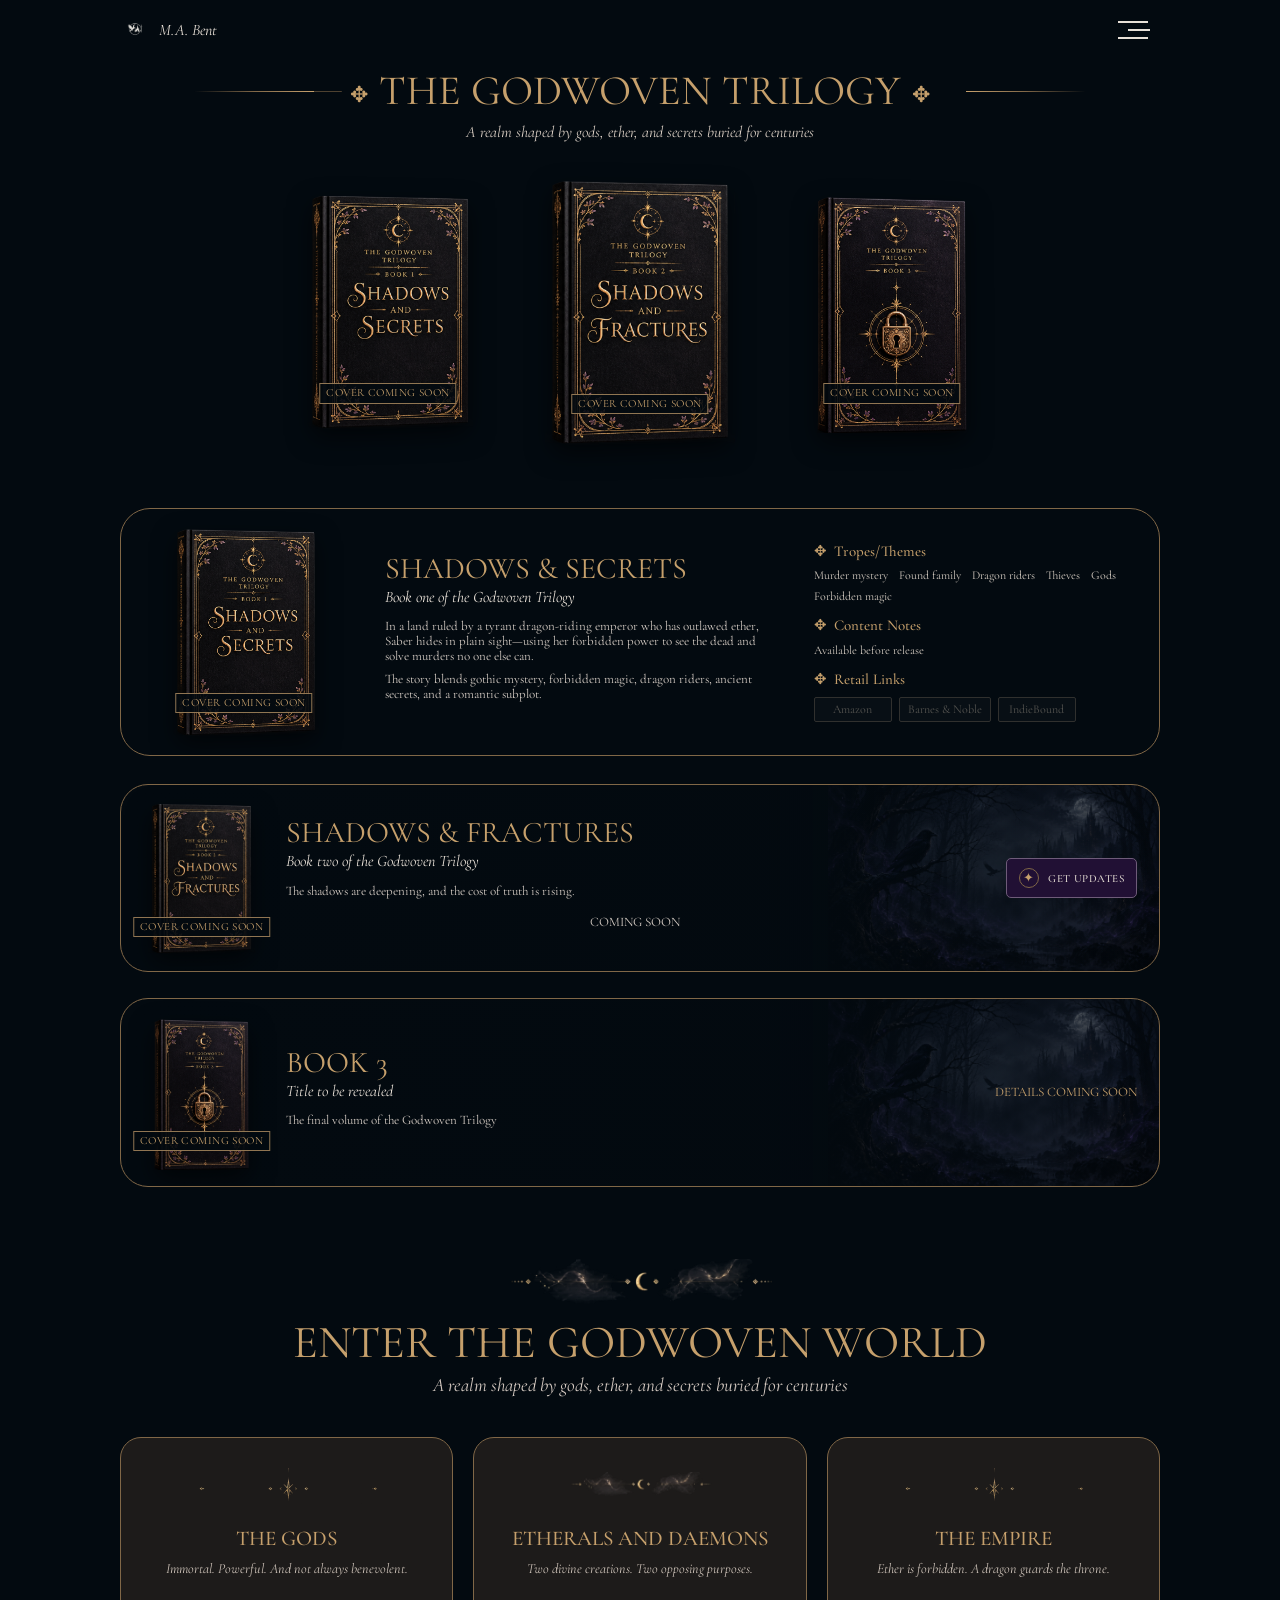
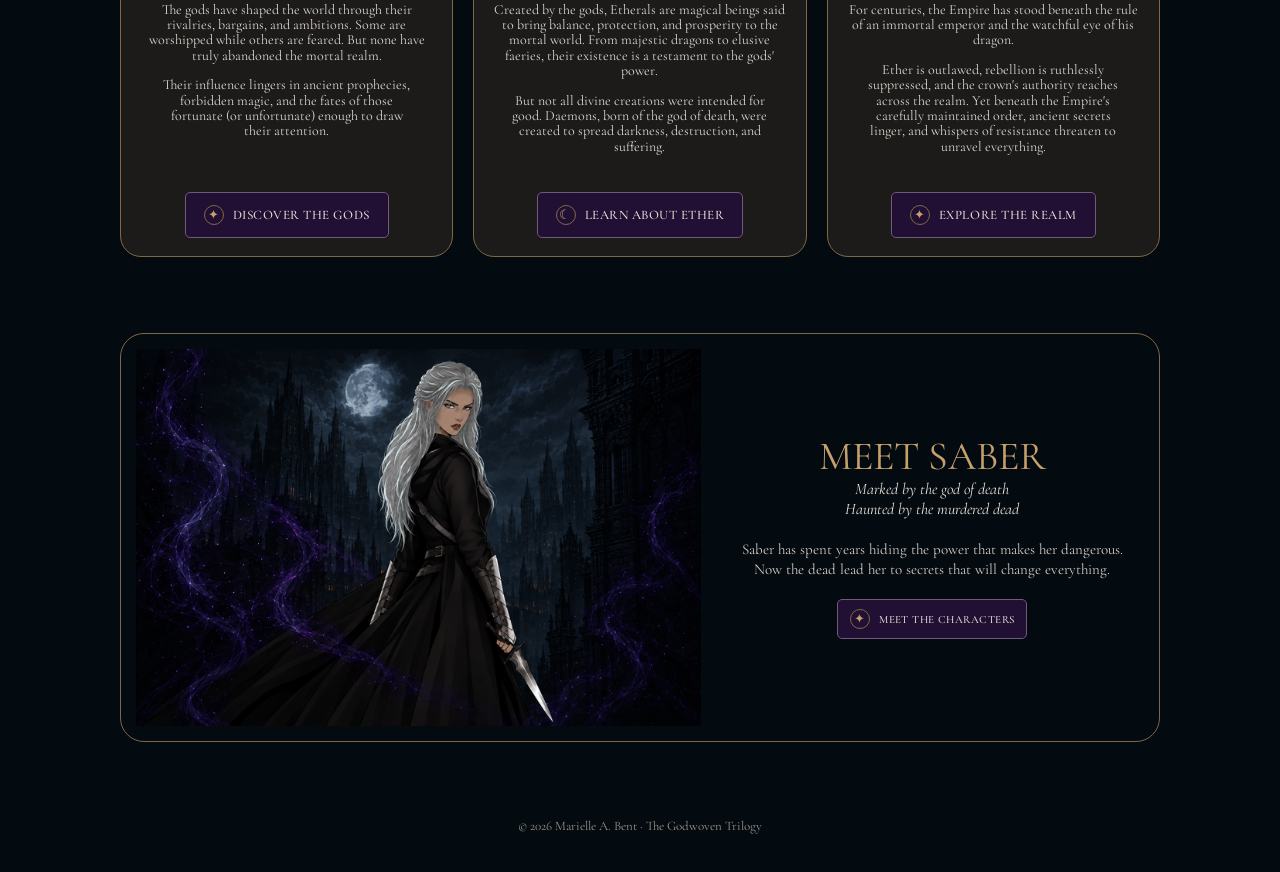
==== commit b95cb352: "final edit" ====
--- a/book.html
+++ b/book.html
@@ -22,7 +22,7 @@
       </button>
       <nav class="menu-panel" id="site-menu" aria-label="Main navigation" aria-hidden="true">
         <a href="index.html">Home</a>
-        <a href="book.html">Explore the Godwoven Trilogy</a>
+        <a href="book.html" aria-current="page">Explore the Godwoven Trilogy</a>
         <a href="characters.html">Meet the Characters</a>
         <a href="realm.html#god-directory">The Godwoven World</a>
         <a href="contact.html">Contact</a>
@@ -81,7 +81,7 @@
           <p>The shadows are deepening, and the cost of truth is rising.</p>
           <p class="coming-label">Coming soon</p>
         </div>
-        <a class="button" href="index.html#newsletter"><span class="button-icon" aria-hidden="true">✦</span>Get updates</a>
+        <a class="button" href="contact.html"><span class="button-icon" aria-hidden="true">✦</span>Get updates</a>
       </section>
 
       <section class="coming-book third" aria-labelledby="book-three-title">
@@ -116,7 +116,7 @@
             <p class="tagline">Two divine creations. Two opposing purposes.</p>
             <p>Created by the gods, Etherals are magical beings said to bring balance, protection, and prosperity to the mortal world. From majestic dragons to elusive faeries, their existence is a testament to the gods' power.</p>
             <p>But not all divine creations were intended for good. Daemons, born of the god of death, were created to spread darkness, destruction, and suffering.</p>
-            <a class="button" href="#book"><span class="button-icon" aria-hidden="true">☾</span>Learn about ether</a>
+            <a class="button" href="realm.html"><span class="button-icon" aria-hidden="true">☾</span>Learn about ether</a>
           </article>
           <article class="world-card">
             <img src="images/04_antique_gold_star_divider 1.png" alt="">
--- a/custom.css
+++ b/custom.css
@@ -730,7 +730,48 @@
         text-decoration: none;
         font-size: 18px;
         font-style: italic;
-      }body.realm-page .brand img { width: 34px; height: 30px; object-fit: contain; }body.realm-page .home-link { color: #c3b9b0; font-size: 15px; text-decoration: none; }body.realm-page .home-link:hover { color: var(--gold); }body.realm-page main { width: min(1040px, calc(100% - 48px)); margin: 0 auto; }body.realm-page .realm-intro { padding: 70px 0 52px; text-align: center; }body.realm-page .title-row {
+      }body.realm-page .brand img { width: 34px; height: 30px; object-fit: contain; }body.realm-page .menu-button {
+        position: relative;
+        z-index: 13;
+        width: 52px;
+        height: 46px;
+        padding: 10px;
+        border: 0;
+        background: transparent;
+        color: var(--cream);
+        cursor: pointer;
+      }body.realm-page .menu-icon { display: grid; gap: 6px; }body.realm-page .menu-icon span {
+        width: 30px;
+        height: 2px;
+        display: block;
+        background: var(--cream);
+        transition: transform .3s ease, width .3s ease;
+      }body.realm-page .menu-icon span:nth-child(2) { width: 22px; justify-self: end; }body.realm-page .menu-button[aria-expanded="true"] .menu-icon span:first-child { transform: translateY(8px) rotate(45deg); }body.realm-page .menu-button[aria-expanded="true"] .menu-icon span:nth-child(2) { width: 30px; opacity: 0; }body.realm-page .menu-button[aria-expanded="true"] .menu-icon span:last-child { transform: translateY(-8px) rotate(-45deg); }body.realm-page .menu-panel {
+        position: fixed;
+        z-index: 12;
+        top: 0;
+        right: 0;
+        width: min(390px, 88vw);
+        height: 100vh;
+        height: 100dvh;
+        padding: 100px 38px 38px;
+        border-left: 1px solid var(--gold-muted);
+        background: #211f1e;
+        box-shadow: -20px 0 60px #0008;
+        display: flex;
+        flex-direction: column;
+        gap: 8px;
+        visibility: hidden;
+        transform: translateX(105%);
+        transition: transform .35s ease, visibility .35s;
+      }body.realm-page .menu-panel.open { visibility: visible; transform: translateX(0); }body.realm-page .menu-panel a {
+        padding: 13px 0;
+        border-bottom: 1px solid rgb(142 113 75 / 35%);
+        color: var(--cream);
+        font-size: 21px;
+        letter-spacing: .04em;
+        text-decoration: none;
+      }body.realm-page .menu-panel a:hover { color: var(--gold); }body.realm-page.menu-open { overflow: hidden; }body.realm-page main { width: min(1040px, calc(100% - 48px)); margin: 0 auto; }body.realm-page .realm-intro { padding: 70px 0 52px; text-align: center; }body.realm-page .title-row {
         display: flex;
         align-items: center;
         justify-content: center;
@@ -775,12 +816,12 @@
         border-radius: 50%;
         display: grid;
         place-items: center;
-        background: #211034;
+        background: rgb(33 16 52 / 72%);
         color: #f0e9fa;
         box-shadow: 0 2px 6px #0008;
         cursor: pointer;
         transition: transform .18s ease, background-color .18s ease;
-      }body.realm-page .map-marker:hover, body.realm-page .map-marker[aria-expanded="true"] { transform: translate(-50%, -50%) scale(1.12); background: #382051; }body.realm-page .map-marker svg { width: 58%; height: 58%; }body.realm-page .location-note {
+      }body.realm-page .map-marker:hover, body.realm-page .map-marker[aria-expanded="true"] { transform: translate(-50%, -50%) scale(1.12); background: rgb(56 32 81 / 82%); }body.realm-page .map-marker svg { width: 58%; height: 58%; }body.realm-page .location-note {
         position: absolute;
         left: 50%;
         bottom: 14px;
@@ -939,4 +980,124 @@
 @media (prefers-reduced-motion: reduce) {
   body.characters-page .characters-hero-image { animation: none; }
 }
+
+body.home-page .menu-panel a[aria-current="page"],
+body.book-page .menu-panel a[aria-current="page"],
+body.characters-page .menu-panel a[aria-current="page"],
+body.realm-page .menu-panel a[aria-current="page"],
+body.contact-page .menu-panel a[aria-current="page"] {
+  color: var(--gold);
+}
+
+body.home-page .author-card { padding: 28px clamp(24px, 6vw, 72px); gap: clamp(36px, 8vw, 96px); }
+body.home-page .author-copy { display: flex; flex-direction: column; gap: 22px; }
+body.home-page .author-copy .eyebrow,
+body.home-page .author-copy h2,
+body.home-page .author-copy p:not(.eyebrow) { margin: 0; }
+body.home-page .author-copy .button {
+  color: var(--cream);
+  background: rgba(10, 10, 12, .55);
+  border-color: #726a6a;
+}
+
+/* Keep the Godwoven World section in sync across the home and book pages. */
+body.book-page .world-section {
+  position: relative;
+  left: 50%;
+  width: min(1040px, calc(100vw - 48px));
+  margin: 0 0 0 0;
+  padding: 12px 0 76px;
+  transform: translateX(-50%);
+  text-align: center;
+}
+body.book-page .world-section .section-divider {
+  width: min(350px, 70vw);
+  height: 50px;
+  margin: 0 auto 10px;
+}
+body.book-page .world-section .section-title {
+  margin-bottom: 8px;
+  color: var(--gold);
+  font-size: clamp(32px, 4.5vw, 46px);
+  font-weight: 400;
+  line-height: 1;
+  text-transform: uppercase;
+}
+body.book-page .world-section > .section-subtitle {
+  margin-bottom: 40px;
+  color: #d4c9c1;
+  font-size: 19px;
+  font-style: italic;
+}
+body.book-page .world-cards {
+  display: grid;
+  grid-template-columns: repeat(3, 1fr);
+  gap: 20px;
+}
+body.book-page .world-card {
+  min-height: 290px;
+  padding: 20px 18px 18px;
+  border: 1px solid var(--gold-muted);
+  border-radius: 21px;
+  display: flex;
+  flex-direction: column;
+  align-items: center;
+  background: #1d1b1a;
+  transition: transform .3s ease, border-color .3s ease, box-shadow .3s ease;
+}
+body.book-page .world-card:hover {
+  transform: translateY(-6px);
+  border-color: var(--gold);
+  box-shadow: 0 14px 32px #0005;
+}
+body.book-page .world-card img {
+  width: min(190px, 90%);
+  height: 55px;
+  margin-bottom: 8px;
+  object-fit: contain;
+}
+body.book-page .world-card:nth-child(2) img { width: 150px; }
+body.book-page .world-card h3 {
+  margin: 4px 0 7px;
+  color: var(--gold);
+  font-size: 21px;
+  font-weight: 500;
+}
+body.book-page .world-card .tagline {
+  min-height: 32px;
+  margin-bottom: 10px;
+  color: #cfc4ba;
+  font-size: 14px;
+  font-style: italic;
+}
+body.book-page .world-card p:not(.tagline) {
+  flex: 0 0 auto;
+  margin: 0 0 1em;
+  color: #ded6cf;
+  font-size: 14px;
+  line-height: 1.1;
+}
+body.book-page .world-card p:last-of-type {
+  flex: 1;
+  max-width: 260px;
+}
+body.book-page .world-card .button {
+  min-height: 46px;
+  margin-top: 24px;
+  padding: 9px 18px;
+  font-size: 13px;
+}
+
+@media (max-width: 700px) {
+  body.book-page .world-section { padding-bottom: 70px; }
+  body.book-page .world-section > .section-subtitle { margin-bottom: 34px; }
+  body.book-page .world-cards {
+    grid-template-columns: 1fr;
+    max-width: 420px;
+    margin: 0 auto;
+    gap: 16px;
+  }
+  body.book-page .world-card { min-height: 270px; }
+}
+
     
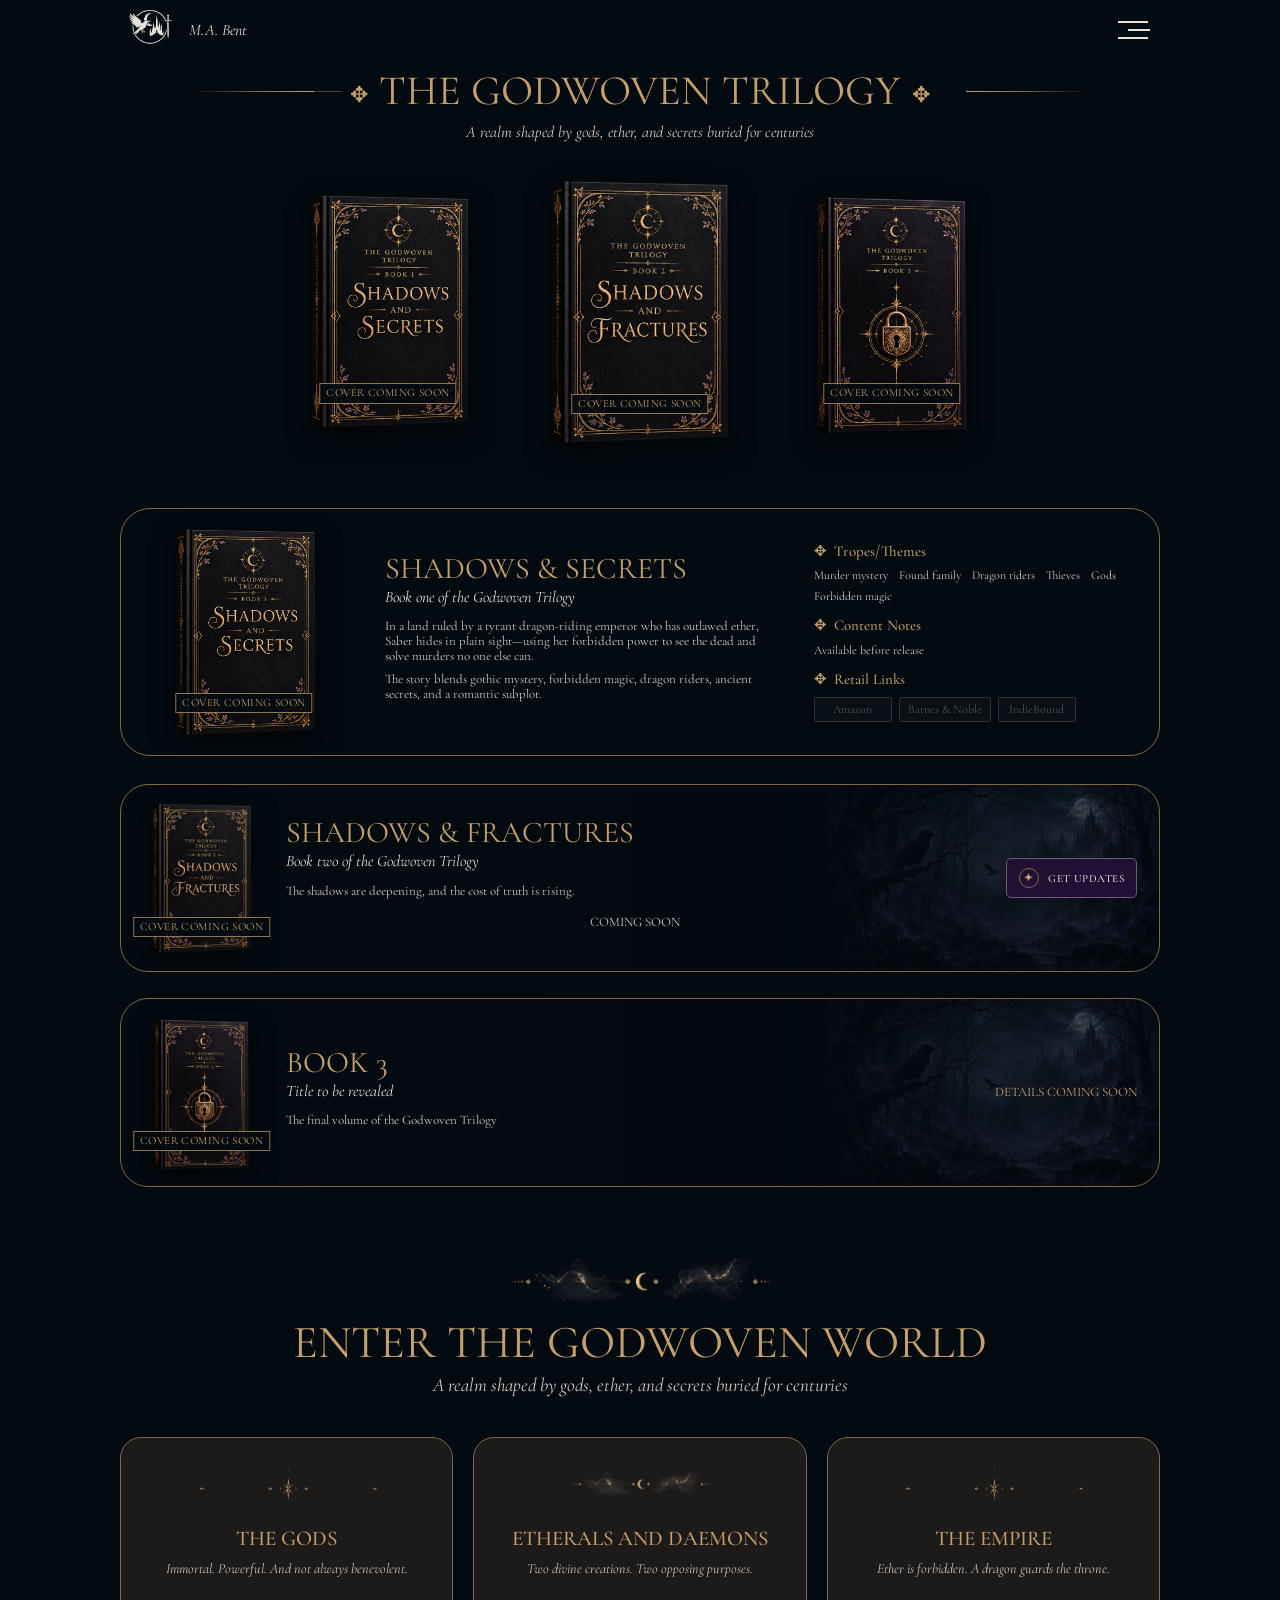
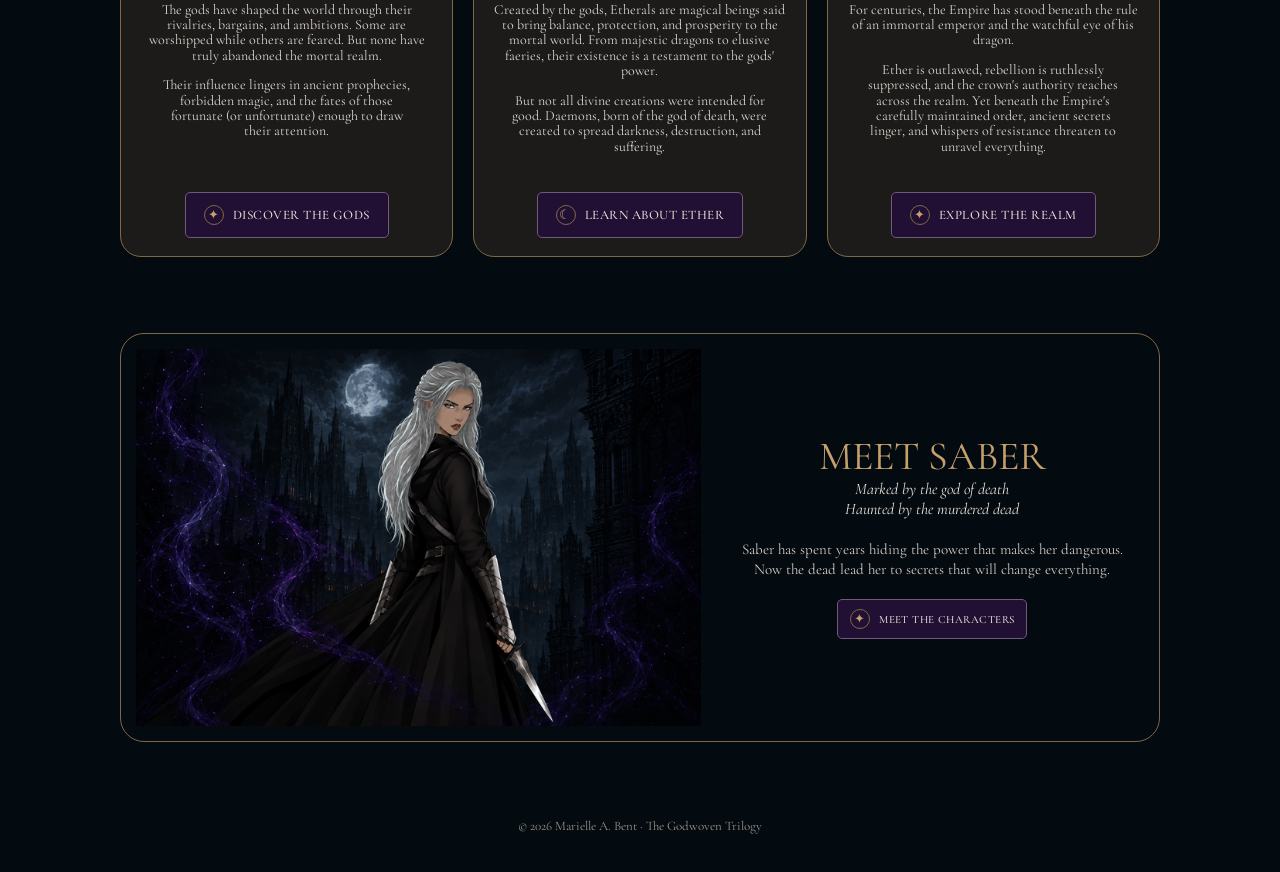
==== commit 00d3af9b: "Update navbar logo and favicon" ====
--- a/book.html
+++ b/book.html
@@ -3,6 +3,7 @@
   <head>
     <meta charset="utf-8">
     <meta name="viewport" content="width=device-width, initial-scale=1">
+    <link rel="icon" type="image/svg+xml" href="images/favicon.svg">
     <meta name="theme-color" content="#030a10">
     <meta name="description" content="Explore the Godwoven Trilogy: Shadows and Secrets, Shadows and Fractures, and the final book by Marielle A. Bent.">
     <title>The Godwoven Trilogy | Marielle A. Bent</title>
--- a/custom.css
+++ b/custom.css
@@ -45,7 +45,7 @@
         color: var(--cream);
         font-size: 20px;
         letter-spacing: .06em;
-      }body.home-page .brand img {       width: 42px; height: 37px; object-fit: contain; }body.home-page .menu-button {
+      }body.home-page .brand img {       width: 60px; height: 60px; object-fit: cover; }body.home-page .menu-button {
         position: relative;
         z-index: 13;
         width: 52px;
@@ -259,7 +259,7 @@
         text-decoration: none;
         font-size: 16px;
         font-style: italic;
-      }body.book-page .brand img { width: 30px; height: 27px; object-fit: contain; }body.book-page .menu-button {
+      }body.book-page .brand img { width: 60px; height: 60px; object-fit: cover; }body.book-page .menu-button {
         position: relative;
         z-index: 13;
         width: 52px;
@@ -507,7 +507,7 @@
         font-size: 20px;
         letter-spacing: .06em;
         text-decoration: none;
-      }body.contact-page .brand img { width: 42px; height: 37px; object-fit: contain; }body.contact-page .menu-button {
+      }body.contact-page .brand img { width: 60px; height: 60px; object-fit: cover; }body.contact-page .menu-button {
         position: relative;
         z-index: 13;
         width: 52px;
@@ -730,7 +730,7 @@
         text-decoration: none;
         font-size: 18px;
         font-style: italic;
-      }body.realm-page .brand img { width: 34px; height: 30px; object-fit: contain; }body.realm-page .menu-button {
+      }body.realm-page .brand img { width: 60px; height: 60px; object-fit: cover; }body.realm-page .menu-button {
         position: relative;
         z-index: 13;
         width: 52px;
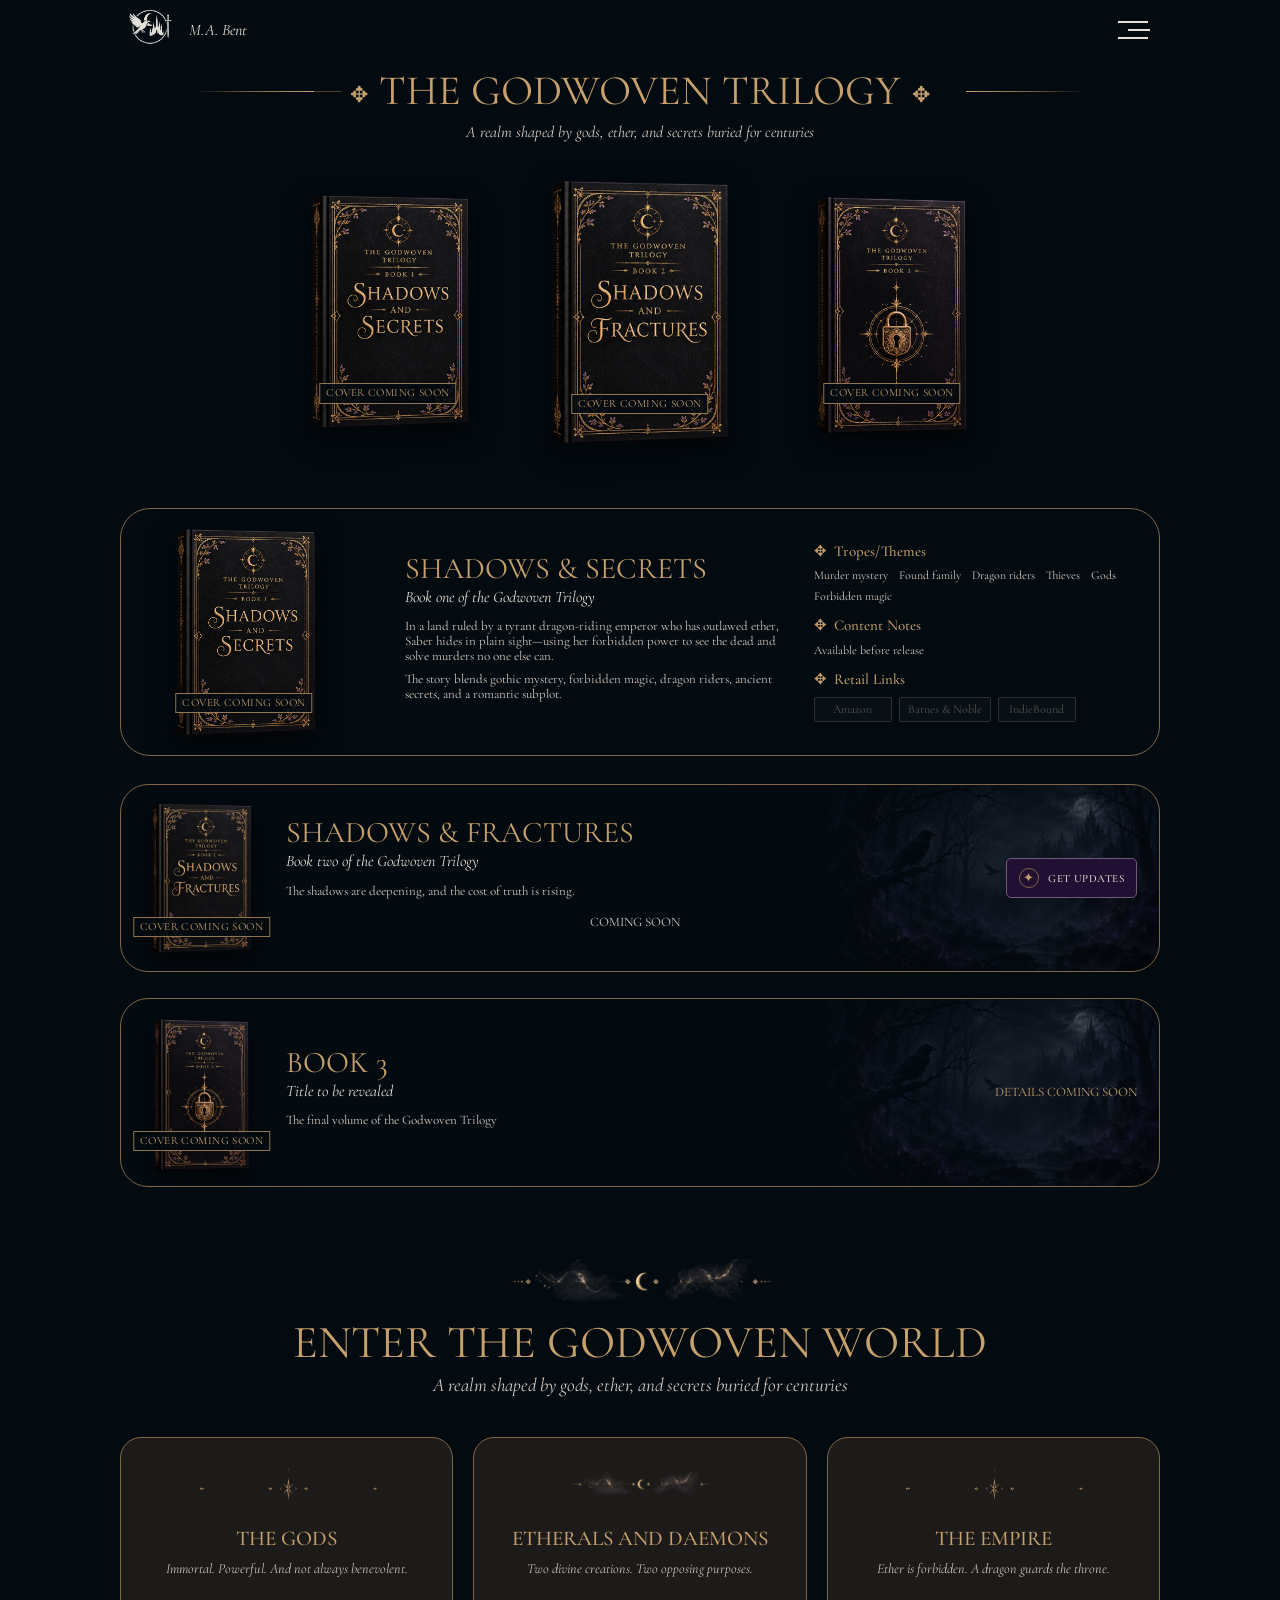
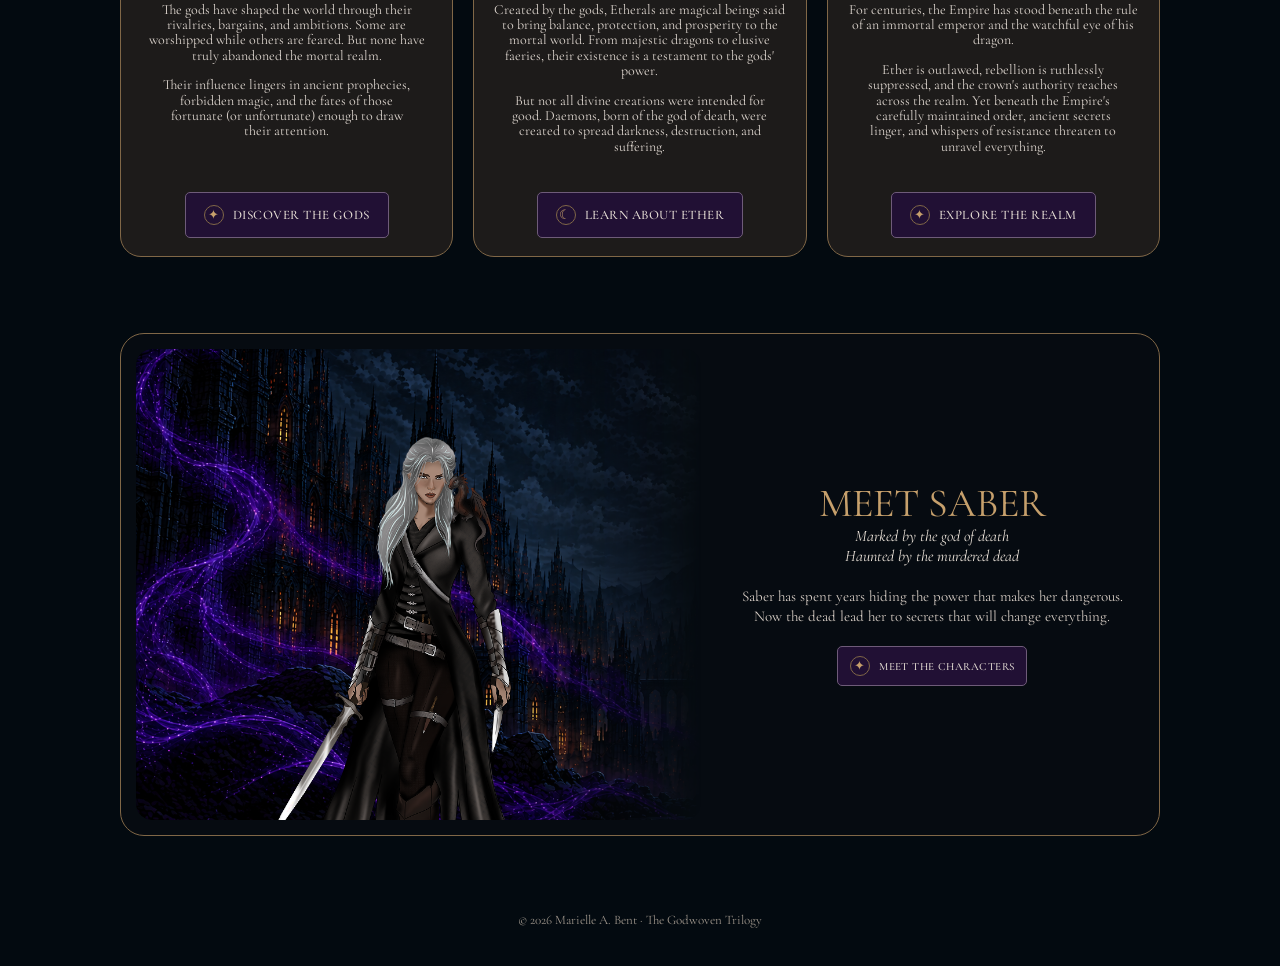
==== commit ab3ec29e: "Update character artwork and Meet Saber section" ====
--- a/book.html
+++ b/book.html
@@ -5,8 +5,22 @@
     <meta name="viewport" content="width=device-width, initial-scale=1">
     <link rel="icon" type="image/svg+xml" href="images/favicon.svg">
     <meta name="theme-color" content="#030a10">
-    <meta name="description" content="Explore the Godwoven Trilogy: Shadows and Secrets, Shadows and Fractures, and the final book by Marielle A. Bent.">
-    <title>The Godwoven Trilogy | Marielle A. Bent</title>
+    <meta name="description" content="Explore The Godwoven Trilogy by Marielle A. Bent, including Shadows and Secrets, Shadows and Fractures, and the upcoming final book.">
+    <meta name="author" content="Marielle A. Bent">
+    <meta name="robots" content="index, follow">
+    <link rel="canonical" href="https://mariellebent.com/book.html">
+    <meta property="og:type" content="website">
+    <meta property="og:site_name" content="Marielle Bent | Author">
+    <meta property="og:title" content="The Godwoven Trilogy | Marielle Bent">
+    <meta property="og:description" content="Explore The Godwoven Trilogy by Marielle A. Bent, including Shadows and Secrets, Shadows and Fractures, and the upcoming final book.">
+    <meta property="og:url" content="https://mariellebent.com/book.html">
+    <meta property="og:image" content="https://mariellebent.com/images/shadowsandsecretsbook.png">
+    <meta property="og:image:alt" content="Shadows and Secrets, Book One of the Godwoven Trilogy">
+    <meta name="twitter:card" content="summary_large_image">
+    <meta name="twitter:title" content="The Godwoven Trilogy | Marielle Bent">
+    <meta name="twitter:description" content="Explore The Godwoven Trilogy by Marielle A. Bent, including Shadows and Secrets, Shadows and Fractures, and the upcoming final book.">
+    <meta name="twitter:image" content="https://mariellebent.com/images/shadowsandsecretsbook.png">
+    <title>Marielle Bent | Author</title>
     <link rel="preconnect" href="https://fonts.googleapis.com">
     <link rel="preconnect" href="https://fonts.gstatic.com" crossorigin>
     <link href="https://fonts.googleapis.com/css2?family=Cormorant+Garamond:ital,wght@0,400;0,500;0,600;1,400&display=swap" rel="stylesheet">
@@ -131,7 +145,7 @@
       </section>
 
       <section class="character-section" aria-labelledby="character-title">
-        <img class="character-image" src="images/saber.png" alt="Saber standing in a moonlit city">
+        <img class="character-image" src="images/silverbg.png" alt="Saber standing before a moonlit city">
         <div class="character-copy">
           <h2 id="character-title">Meet Saber</h2>
           <p class="epithet">Marked by the god of death<br>Haunted by the murdered dead</p>
--- a/custom.css
+++ b/custom.css
@@ -364,7 +364,7 @@
         align-items: center;
         gap: clamp(16px, 3.5vw, 34px);
         overflow: hidden;
-      }body.book-page .book-detail-cover { width: 100%; max-width: 150px; aspect-ratio: .7; margin: auto; }body.book-page .book-detail-copy h2, body.book-page .coming-copy h2, body.book-page .character-copy h2 {
+      }body.book-page .book-detail-cover { width: 100%; max-width: 150px; aspect-ratio: .7; margin: auto; }body.book-page .book-detail-copy { padding-left: clamp(8px, 2vw, 20px); }body.book-page .book-detail-copy h2, body.book-page .coming-copy h2, body.book-page .character-copy h2 {
         margin-bottom: 3px;
         color: var(--gold);
         font-size: clamp(22px, 2.7vw, 30px);
@@ -935,7 +935,8 @@
       }
 body.characters-page .page-header { position: absolute; top: 0; right: 0; left: 0; margin-right: auto; margin-left: auto; }
 body.characters-page { overflow-x: clip; }
-body.characters-page .characters-hero { position: relative; left: 50%; width: 100vw; height: 100vh; height: 100svh; margin: 0 0 48px -50vw; overflow: hidden; }
+body.characters-page .characters-hero { position: relative; left: 50%; width: 100vw; height: 100vh; height: 100svh; margin: 0 0 48px -50vw; overflow: hidden; background: #030a10; }
+body.characters-page .characters-hero picture { display: block; }
 body.characters-page .characters-hero-image { position: absolute; z-index: 0; inset: 0; display: block; width: 100%; height: 100%; object-fit: cover; object-position: 50% 50%; animation: characters-hero-zoom 1.8s cubic-bezier(.2,.7,.25,1) both; }
 body.characters-page .characters-hero::after { position: absolute; z-index: 1; inset: 0; background: linear-gradient(180deg, rgb(3 10 16 / 58%), rgb(3 10 16 / 36%) 48%, rgb(3 10 16 / 52%)); content: ""; pointer-events: none; }
 @keyframes characters-hero-zoom { from { transform: scale(1.14); } to { transform: scale(1); } }
@@ -959,6 +960,8 @@
 body.characters-page .character-card-coming-art img { position: absolute; inset: 0; display: block; width: 100%; height: 100%; object-fit: contain; }
 body.characters-page .character-card-coming-art span { position: absolute; right: 8px; bottom: 10px; left: 8px; color: #e0c18b; font-size: 13px; letter-spacing: .12em; text-align: center; text-shadow: 0 1px 5px #000; text-transform: uppercase; }
 @media (max-width: 760px) {
+  body.characters-page .characters-hero { background: none; }
+  body.characters-page .characters-hero picture { display: block; }
   body.characters-page .characters-hero { margin-bottom: 32px; }
   body.characters-page .characters-hero-copy { padding: 12px; }
   body.characters-page .characters-hero .title-row { gap: 8px; }
@@ -1100,4 +1103,50 @@
   body.book-page .world-card { min-height: 270px; }
 }
 
+@media (max-width: 700px) {
+  body.home-page .author-card { gap: 24px; padding: 26px; }
+  body.home-page .author-copy { gap: 18px; }
+  body.realm-page .map-frame { width: 100%; }
+  body.contact-page .contact-link { min-width: 0; }
+  body.contact-page .contact-link span { min-width: 0; overflow-wrap: anywhere; }
+}
+
+@media (max-width: 760px) {
+  body.book-page .page-header,
+  body.book-page .page-main { width: min(100% - 40px, 680px); }
+  body.book-page .cover-status {
+    max-width: calc(100% - 8px);
+    white-space: normal;
+  }
+}
+
+body.book-page .character-image {
+  width: auto;
+  max-width: 100%;
+  max-height: 260px;
+  aspect-ratio: auto;
+  object-fit: contain;
+}
+
+body.book-page .character-section {
+  background: rgba(7, 12, 18, .88);
+}
+
+body.book-page .character-section .character-image {
+  width: 100%;
+  max-height: none;
+  aspect-ratio: 1.2;
+  object-fit: cover;
+  border-radius: 16px;
+  -webkit-mask-image: linear-gradient(to right, #000 68%, transparent 100%);
+  mask-image: linear-gradient(to right, #000 68%, transparent 100%);
+}
+
+@media (max-width: 760px) {
+  body.book-page .character-section .character-image {
+    -webkit-mask-image: linear-gradient(to bottom, #000 68%, transparent 100%);
+    mask-image: linear-gradient(to bottom, #000 68%, transparent 100%);
+  }
+}
+
     
